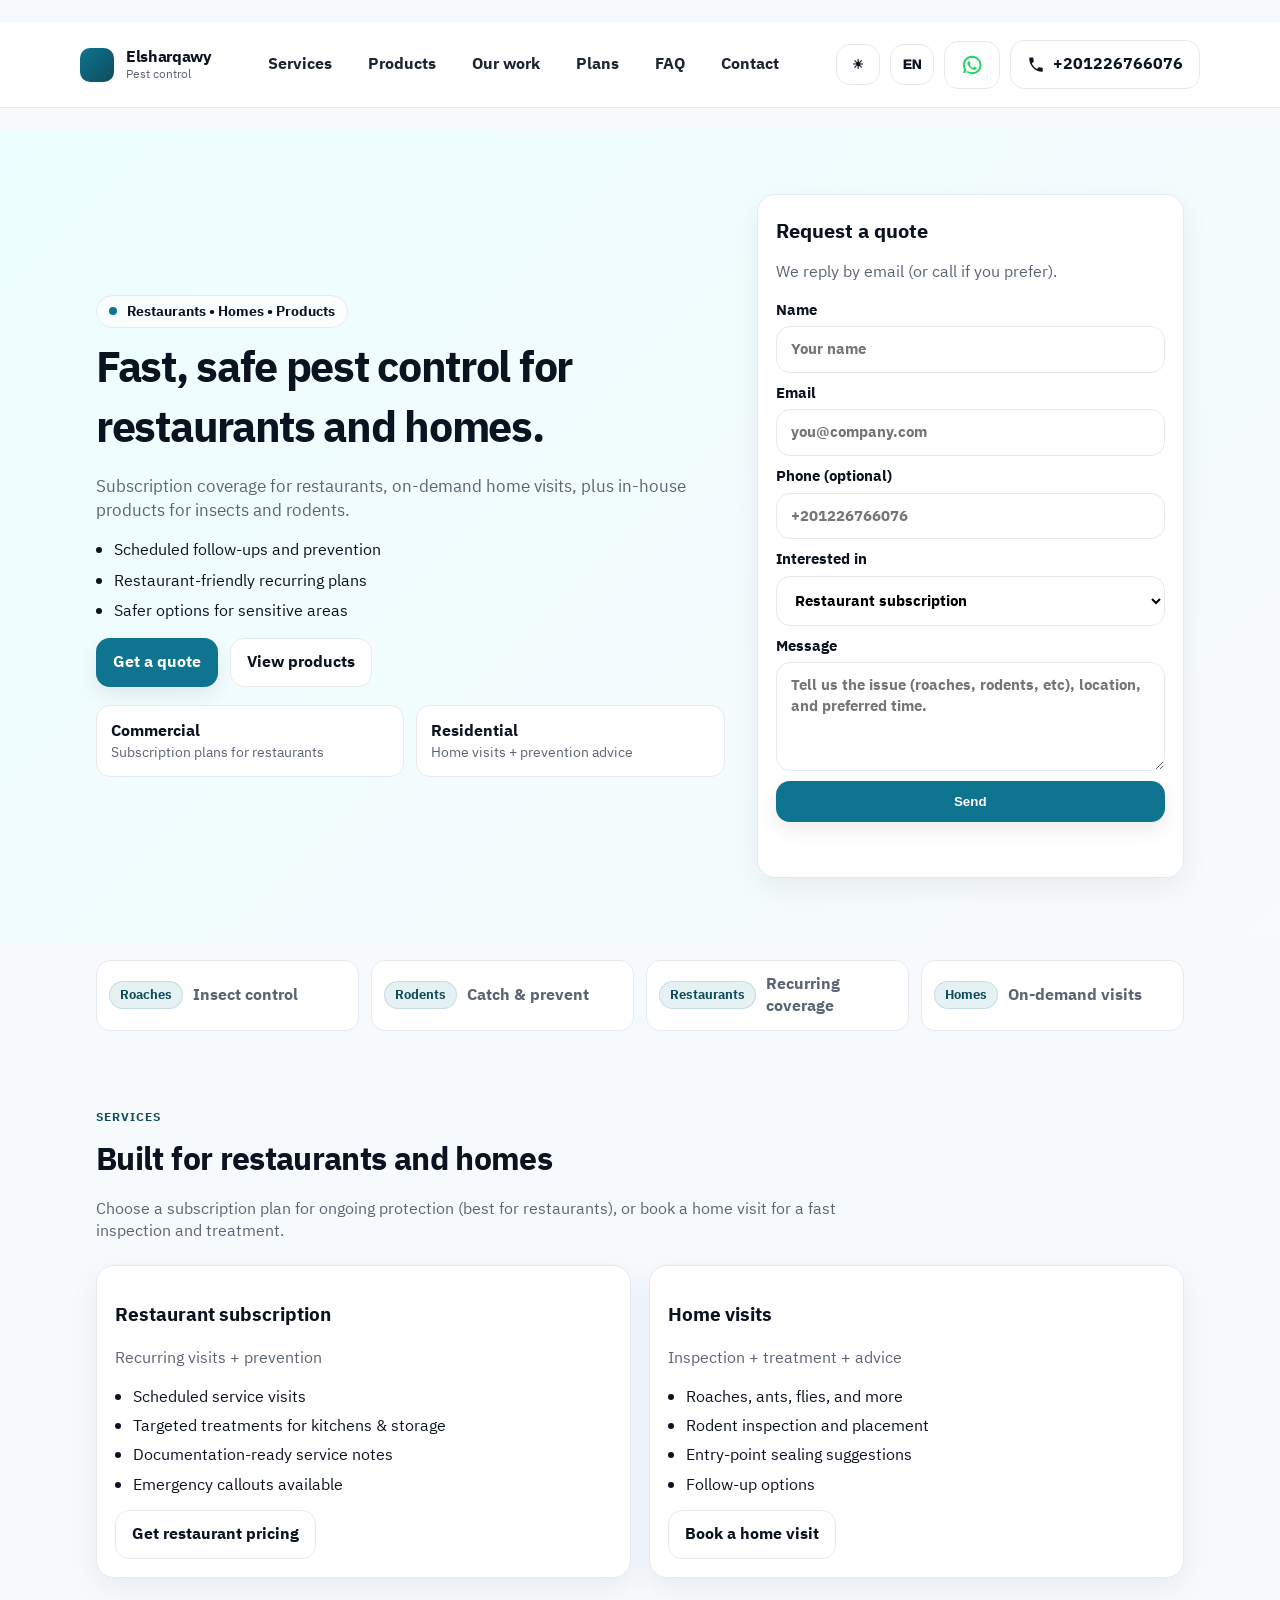
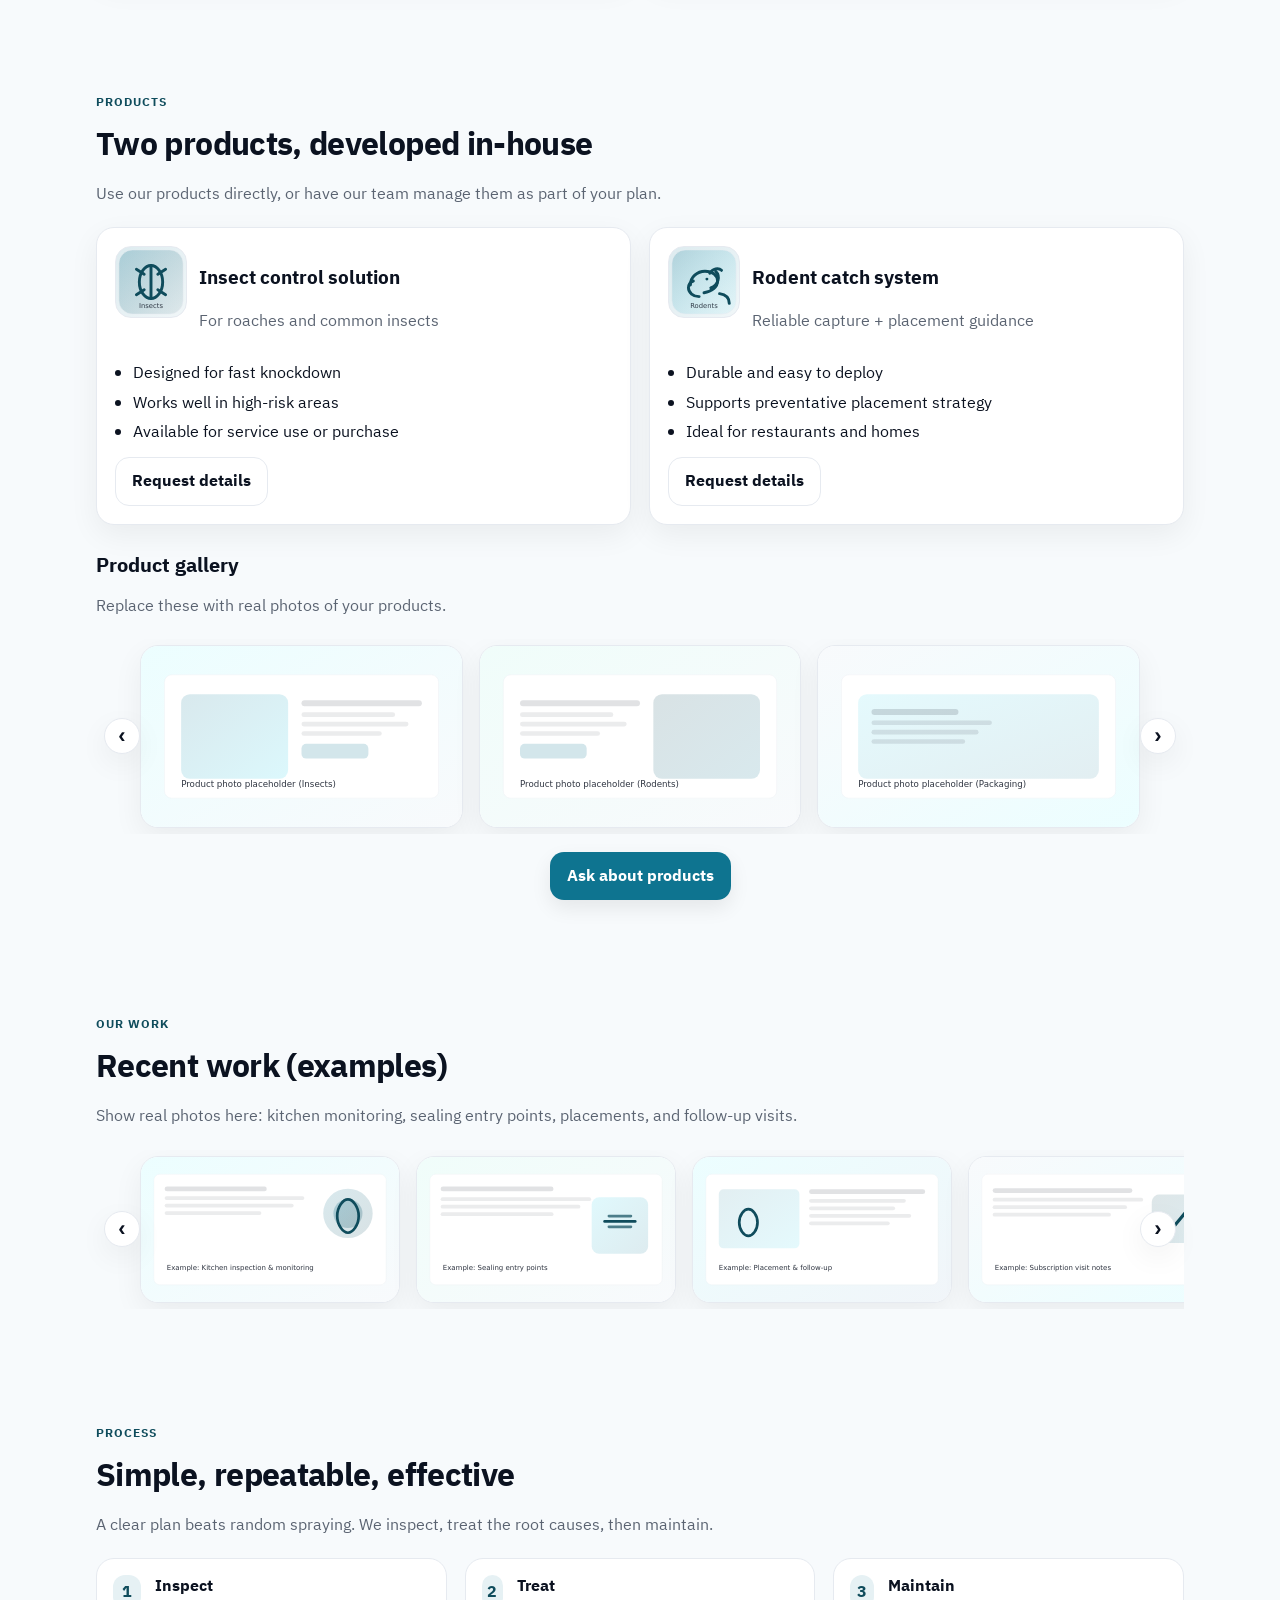
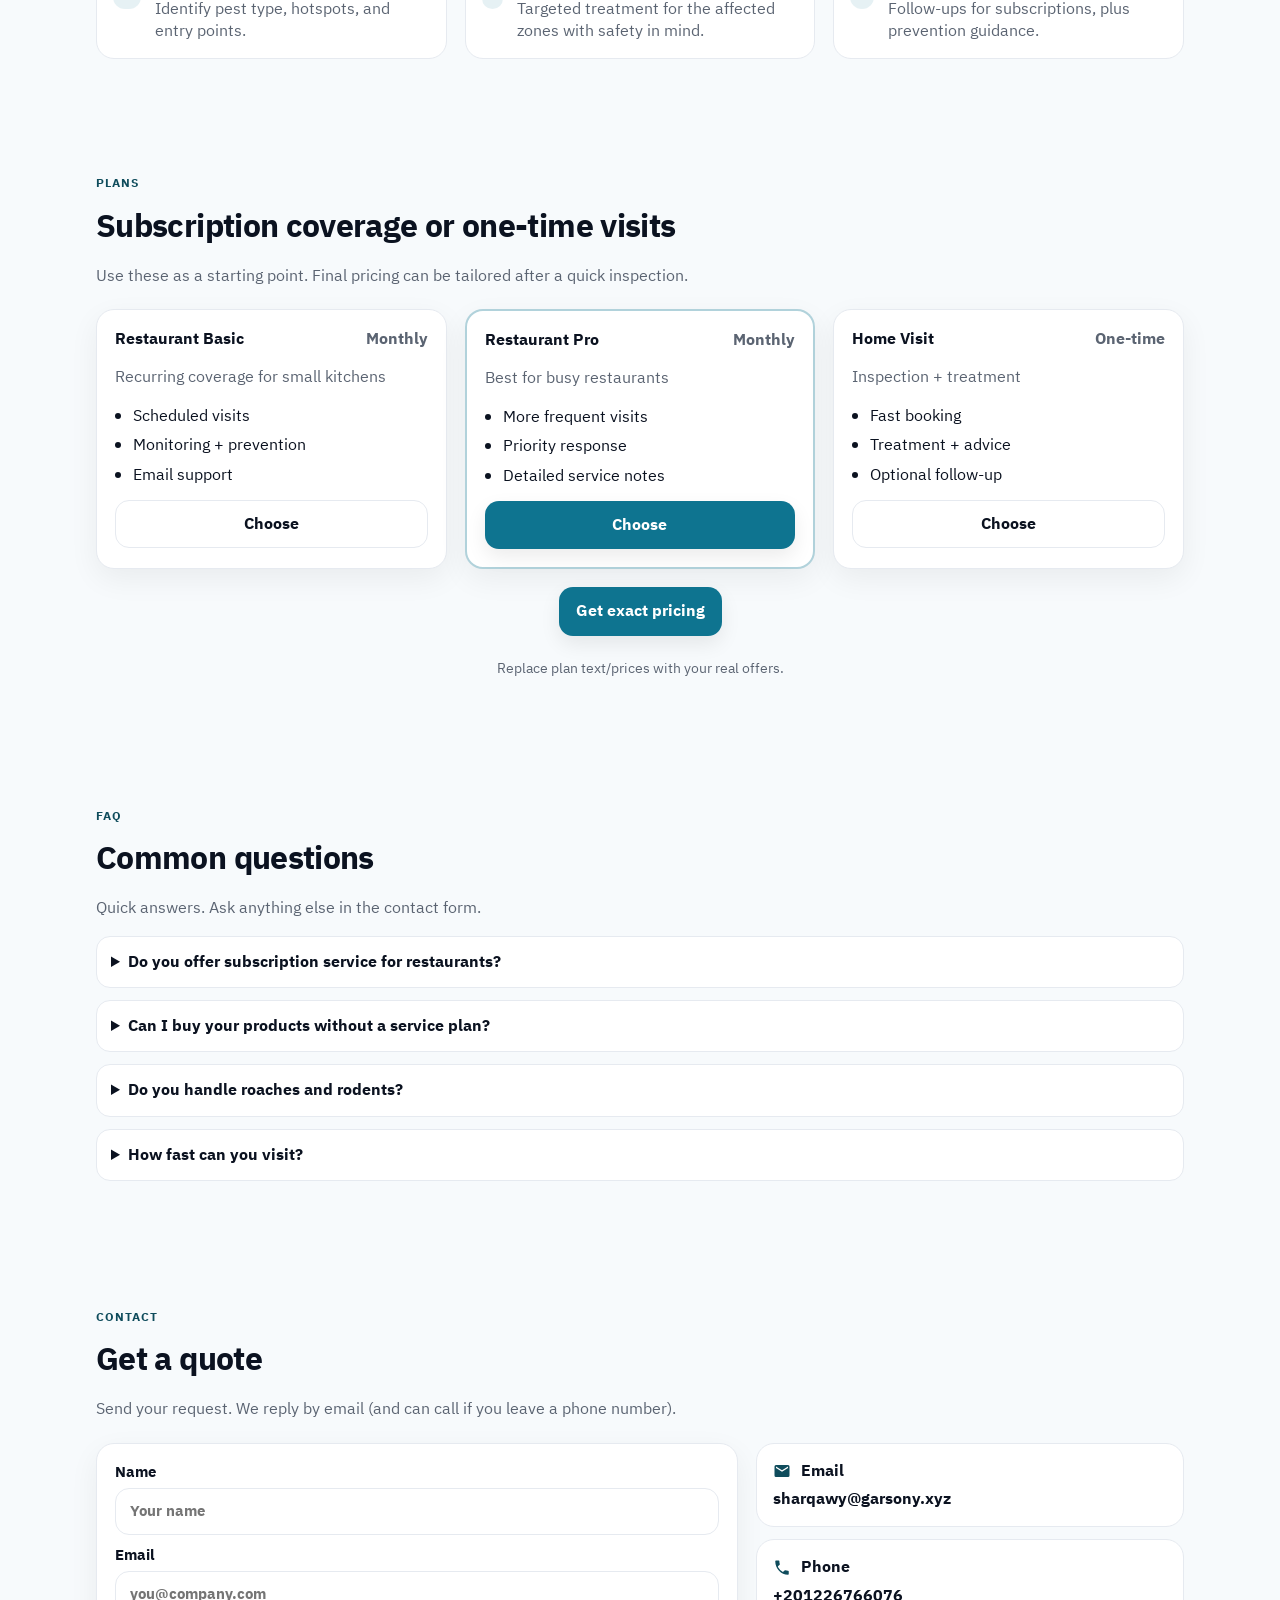
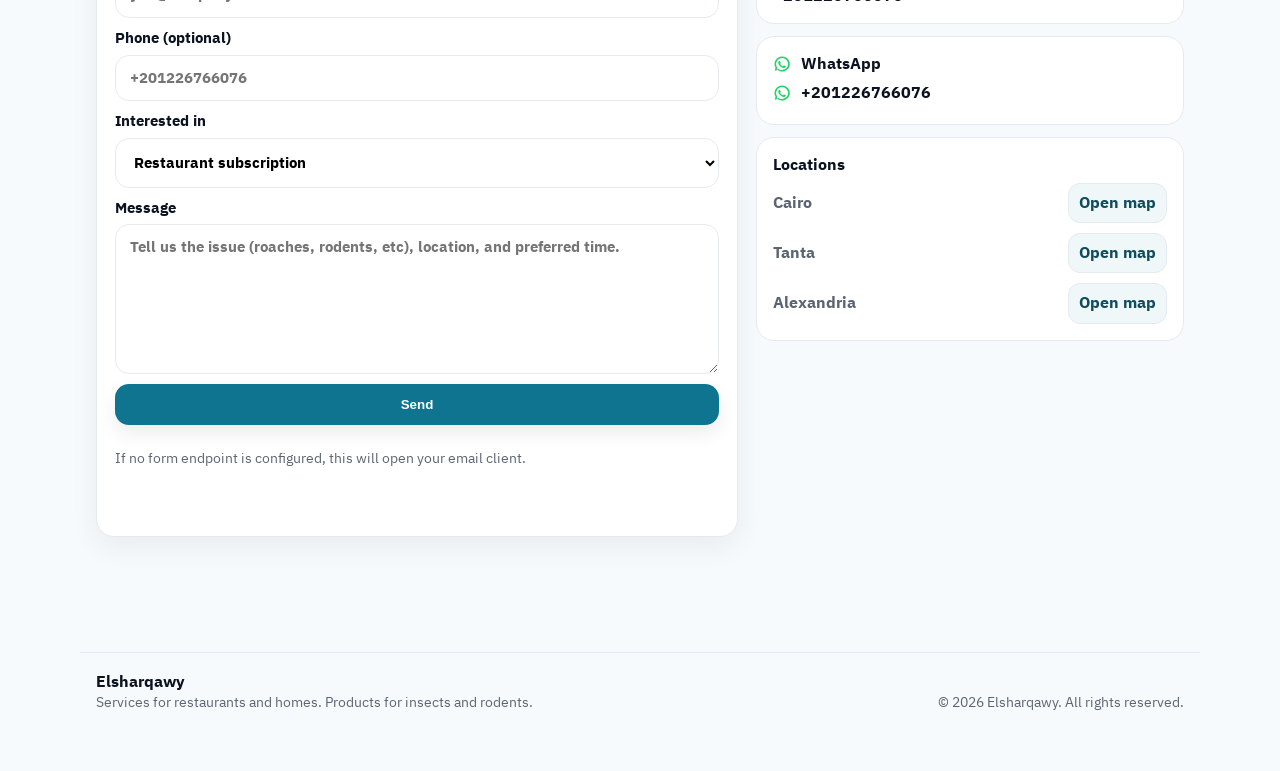
==== pages/elsharqawy/index.html @ 1d40ddaa "Add elsharqawy webpage" ====
<!--
  GENERATED FILE.
  Edit `website/src/*` then run: `node website/build.cjs`
-->
<!doctype html>
<html lang="en" dir="ltr" data-theme="light">
  <head>
  <meta charset="utf-8" />
  <meta name="viewport" content="width=device-width, initial-scale=1" />
  <title>Pest Control — Restaurants & Homes</title>
  <meta
    name="description"
    content="Subscription pest control for restaurants, fast home visits, and in-house products for insects and rodents."
  />

  <link rel="preconnect" href="https://fonts.googleapis.com" />
  <link rel="preconnect" href="https://fonts.gstatic.com" crossorigin />
  <link
    href="https://fonts.googleapis.com/css2?family=IBM+Plex+Sans+Arabic:wght@300;400;500;600;700&family=IBM+Plex+Sans:wght@300;400;500;600;700&display=swap"
    rel="stylesheet"
  />

  <link rel="stylesheet" href="./styles.css" />
</head>


  <body>
    ﻿		<!--
      Customize:
      - Company name/email/phone/address in the header + contact section.
      - Plans/pricing and service area text.
      - Optional: set CONTACT_FORM_ENDPOINT in main.js (Formspree/Getform/etc).
    -->

		<header class="header">
			<div class="container header__inner">
				<a class="brand" href="#top" aria-label="Go to top">
					<span class="brand__mark" aria-hidden="true"></span>
					<span class="brand__text">
						<span class="brand__name" data-bind-text="companyName"
							>الشرقاوي</span
						>
						<span class="brand__tag" data-i18n="company_tag">Pest control</span>
					</span>
				</a>

				<nav class="nav" aria-label="Primary navigation">
					<a href="#services" data-i18n="nav_services">Services</a>
					<a href="#products" data-i18n="nav_products">Products</a>
					<a href="#work" data-i18n="nav_work">Our work</a>
					<a href="#plans" data-i18n="nav_plans">Plans</a>
					<a href="#faq" data-i18n="nav_faq">FAQ</a>
					<a href="#contact" data-i18n="nav_contact">Contact</a>
				</nav>

				<div class="header__actions">
					<button
						class="btn btn--ghost header__iconBtn"
						type="button"
						id="themeToggle"
						aria-label="Toggle theme"
						title="Theme"
					>
						<span class="toggle__icon" aria-hidden="true">☀</span>
					</button>
					<button
						class="btn btn--ghost header__iconBtn"
						type="button"
						id="langToggle"
						aria-label="Toggle language"
						title="Language"
					>
						<span class="toggle__icon" aria-hidden="true">EN</span>
					</button>
					<a
						class="btn btn--ghost header__wa"
						data-bind-attr="href:companyWhatsAppHref"
						href="https://wa.me/201226766076"
						target="_blank"
						rel="noopener noreferrer"
						aria-label="WhatsApp"
						title="WhatsApp"
					>
						<svg class="wa" viewBox="0 0 24 24" aria-hidden="true">
							<path
								fill="currentColor"
								d="M12 2a10 10 0 0 0-8.66 15l-1.1 4.02 4.12-1.08A10 10 0 1 0 12 2Zm0 18a8 8 0 0 1-4.1-1.13l-.3-.18-2.45.64.66-2.39-.2-.31A8 8 0 1 1 12 20Zm4.6-5.3c-.25-.12-1.48-.73-1.7-.81-.23-.08-.4-.12-.56.12-.17.25-.65.81-.8.98-.15.17-.3.19-.55.06-.25-.12-1.05-.39-2-1.25-.74-.66-1.23-1.48-1.38-1.73-.15-.25-.02-.38.1-.5.12-.12.25-.3.38-.45.12-.15.17-.25.25-.41.08-.17.04-.31-.02-.43-.06-.12-.56-1.35-.77-1.85-.2-.48-.4-.41-.56-.42h-.48c-.17 0-.43.06-.66.31-.23.25-.87.85-.87 2.07s.89 2.4 1.02 2.56c.12.17 1.75 2.67 4.24 3.74.59.25 1.05.4 1.4.51.59.19 1.12.16 1.54.1.47-.07 1.48-.6 1.69-1.18.21-.58.21-1.08.15-1.18-.06-.1-.23-.17-.48-.29Z"
							/>
						</svg>
					</a>
					<a
						class="btn btn--ghost header__phone"
						data-bind-attr="href:companyTelHref"
						href="tel:+201226766076"
					>
						<svg class="phoneIcon" viewBox="0 0 24 24" aria-hidden="true">
							<path
								fill="currentColor"
								d="M6.62 10.79a15.05 15.05 0 0 0 6.59 6.59l2.2-2.2a1 1 0 0 1 1.01-.24c1.12.37 2.33.57 3.58.57a1 1 0 0 1 1 1V20a1 1 0 0 1-1 1C10.85 21 3 13.15 3 3a1 1 0 0 1 1-1h3.5a1 1 0 0 1 1 1c0 1.25.2 2.46.57 3.58a1 1 0 0 1-.24 1.01l-2.2 2.2Z"
							/>
						</svg>
						<span data-bind-text="companyPhone">+201226766076</span>
					</a>
					<button
						class="header__menuBtn"
						type="button"
						id="menuToggle"
						aria-label="Menu"
						title="Menu"
					>
						<svg class="menuIcon" viewBox="0 0 24 24" aria-hidden="true">
							<path
								fill="currentColor"
								d="M4 7h16a1 1 0 0 0 0-2H4a1 1 0 0 0 0 2Zm16 4H4a1 1 0 0 0 0 2h16a1 1 0 0 0 0-2Zm0 6H4a1 1 0 0 0 0 2h16a1 1 0 0 0 0-2Z"
							/>
						</svg>
						<span class="menuLabel">Menu</span>
					</button>
				</div>
			</div>
		</header>

    ﻿		<div class="mobileMenu" id="mobileMenu" aria-hidden="true">
			<div class="mobileMenu__overlay" data-menu-close></div>
			<aside
				class="mobileMenu__panel"
				role="dialog"
				aria-modal="true"
				aria-label="Menu"
			>
				<div class="mobileMenu__top">
					<div class="mobileMenu__brand">
						<div class="mobileMenu__title" data-bind-text="companyName">
							الشرقاوي
						</div>
						<div class="mobileMenu__sub" data-i18n="company_tag">
							Pest control
						</div>
					</div>
					<button
						class="btn btn--ghost header__iconBtn"
						type="button"
						data-menu-close
						aria-label="Close"
						title="Close"
					>
						<span class="toggle__icon" aria-hidden="true">×</span>
					</button>
				</div>
				<nav class="mobileMenu__nav" aria-label="Mobile navigation">
					<a href="#services" data-i18n="nav_services">Services</a>
					<a href="#products" data-i18n="nav_products">Products</a>
					<a href="#work" data-i18n="nav_work">Our work</a>
					<a href="#plans" data-i18n="nav_plans">Plans</a>
					<a href="#faq" data-i18n="nav_faq">FAQ</a>
					<a href="#contact" data-i18n="nav_contact">Contact</a>
				</nav>
				<div class="mobileMenu__actions">
					<a
						class="btn btn--ghost btn--full"
						data-bind-attr="href:companyWhatsAppHref"
						href="https://wa.me/201226766076"
						target="_blank"
						rel="noopener noreferrer"
					>
						<svg
							class="sideIcon sideIcon--wa"
							viewBox="0 0 24 24"
							aria-hidden="true"
						>
							<path
								fill="currentColor"
								d="M12 2a10 10 0 0 0-8.66 15l-1.1 4.02 4.12-1.08A10 10 0 1 0 12 2Zm0 18a8 8 0 0 1-4.1-1.13l-.3-.18-2.45.64.66-2.39-.2-.31A8 8 0 1 1 12 20Zm4.6-5.3c-.25-.12-1.48-.73-1.7-.81-.23-.08-.4-.12-.56.12-.17.25-.65.81-.8.98-.15.17-.3.19-.55.06-.25-.12-1.05-.39-2-1.25-.74-.66-1.23-1.48-1.38-1.73-.15-.25-.02-.38.1-.5.12-.12.25-.3.38-.45.12-.15.17-.25.25-.41.08-.17.04-.31-.02-.43-.06-.12-.56-1.35-.77-1.85-.2-.48-.4-.41-.56-.42h-.48c-.17 0-.43.06-.66.31-.23.25-.87.85-.87 2.07s.89 2.4 1.02 2.56c.12.17 1.75 2.67 4.24 3.74.59.25 1.05.4 1.4.51.59.19 1.12.16 1.54.1.47-.07 1.48-.6 1.69-1.18.21-.58.21-1.08.15-1.18-.06-.1-.23-.17-.48-.29Z"
							/>
						</svg>
						<span data-i18n="side_whatsapp">WhatsApp</span>
					</a>
					<a
						class="btn btn--ghost btn--full"
						data-bind-attr="href:companyTelHref"
						href="tel:+201226766076"
					>
						<svg class="sideIcon" viewBox="0 0 24 24" aria-hidden="true">
							<path
								fill="currentColor"
								d="M6.62 10.79a15.05 15.05 0 0 0 6.59 6.59l2.2-2.2a1 1 0 0 1 1.01-.24c1.12.37 2.33.57 3.58.57a1 1 0 0 1 1 1V20a1 1 0 0 1-1 1C10.85 21 3 13.15 3 3a1 1 0 0 1 1-1h3.5a1 1 0 0 1 1 1c0 1.25.2 2.46.57 3.58a1 1 0 0 1-.24 1.01l-2.2 2.2Z"
							/>
						</svg>
						<span data-bind-text="companyPhone">+201226766076</span>
					</a>
					<a
						class="btn btn--ghost btn--full"
						data-bind-attr="href:companyMailtoHref"
						href="mailto:sharqawy@garsony.xyz"
					>
						<svg class="sideIcon" viewBox="0 0 24 24" aria-hidden="true">
							<path
								fill="currentColor"
								d="M20 4H4a2 2 0 0 0-2 2v12a2 2 0 0 0 2 2h16a2 2 0 0 0 2-2V6a2 2 0 0 0-2-2Zm0 4-8 5L4 8V6l8 5 8-5v2Z"
							/>
						</svg>
						<span data-bind-text="companyEmail">sharqawy@garsony.xyz</span>
					</a>
				</div>
			</aside>
		</div>


    ﻿		<main id="top">
			<section class="hero" aria-label="Hero">
				<div class="container hero__grid">
					<div class="hero__copy">
						<div class="pill">
							<span class="pill__dot" aria-hidden="true"></span>
							<span data-i18n="hero_pill">Restaurants • Homes • Products</span>
						</div>

						<h1 data-i18n="hero_title">
							Fast, safe pest control for restaurants and homes.
						</h1>
						<p class="lead" data-i18n="hero_lead">
							Subscription coverage for restaurants, on-demand home visits, plus
							in-house products for insects and rodents.
						</p>

						<ul class="checks">
							<li data-i18n="hero_check_1">
								Scheduled follow-ups and prevention
							</li>
							<li data-i18n="hero_check_2">
								Restaurant-friendly recurring plans
							</li>
							<li data-i18n="hero_check_3">
								Safer options for sensitive areas
							</li>
						</ul>

						<div class="hero__actions">
							<a class="btn btn--primary" href="#contact" data-i18n="cta_quote"
								>Get a quote</a
							>
							<a
								class="btn btn--ghost"
								href="#products"
								data-i18n="cta_products"
								>View products</a
							>
						</div>

						<div class="hero__meta" aria-label="Service highlights">
							<div class="meta-card">
								<div class="meta-card__title" data-i18n="meta_commercial_title">
									Commercial
								</div>
								<div class="meta-card__text" data-i18n="meta_commercial_text">
									Subscription plans for restaurants
								</div>
							</div>
							<div class="meta-card">
								<div class="meta-card__title" data-i18n="meta_res_title">
									Residential
								</div>
								<div class="meta-card__text" data-i18n="meta_res_text">
									Home visits + prevention advice
								</div>
							</div>
						</div>
					</div>

					<aside class="card hero__card" aria-label="Quote form">
						<h2 class="h3" data-i18n="form_title">Request a quote</h2>
						<p class="muted" data-i18n="form_subtitle">
							We reply by email (or call if you prefer).
						</p>

						<form id="quoteForm" class="form">
							<label class="label">
								<span data-i18n="field_name">Name</span>
								<input
									name="name"
									required
									data-i18n-attr="placeholder:ph_name"
									placeholder="Your name"
								/>
							</label>
							<label class="label">
								<span data-i18n="field_email">Email</span>
								<input
									name="email"
									type="email"
									required
									data-i18n-attr="placeholder:ph_email"
									placeholder="you@company.com"
								/>
							</label>
							<label class="label">
								<span data-i18n="field_phone">Phone (optional)</span>
								<input
									name="phone"
									type="tel"
									data-i18n-attr="placeholder:ph_phone"
									placeholder="+201226766076"
								/>
							</label>
							<label class="label">
								<span data-i18n="field_interest">Interested in</span>
								<select name="interest" required>
									<option value="restaurant" data-i18n="opt_restaurant">
										Restaurant subscription
									</option>
									<option value="home" data-i18n="opt_home">Home visit</option>
									<option value="product" data-i18n="opt_product">
										Products
									</option>
								</select>
							</label>
							<label class="label">
								<span data-i18n="field_message">Message</span>
								<textarea
									name="message"
									rows="4"
									required
									data-i18n-attr="placeholder:ph_message"
									placeholder="Tell us the issue (roaches, rodents, etc), location, and preferred time."
								></textarea>
							</label>

							<button
								class="btn btn--primary btn--full"
								type="submit"
								data-i18n="cta_send"
							>
								Send
							</button>
							<p
								id="formStatus"
								class="tiny muted"
								role="status"
								aria-live="polite"
							></p>
						</form>
					</aside>
				</div>
			</section>

			<section class="trust" aria-label="What we cover">
				<div class="container trust__grid">
					<div class="trust-item">
						<span class="badge" data-i18n="trust_badge_roaches">Roaches</span
						><span data-i18n="trust_insects">Insect control</span>
					</div>
					<div class="trust-item">
						<span class="badge" data-i18n="trust_badge_rodents">Rodents</span
						><span data-i18n="trust_rodents">Catch &amp; prevent</span>
					</div>
					<div class="trust-item">
						<span class="badge" data-i18n="trust_badge_restaurants"
							>Restaurants</span
						><span data-i18n="trust_recurring">Recurring coverage</span>
					</div>
					<div class="trust-item">
						<span class="badge" data-i18n="trust_badge_homes">Homes</span
						><span data-i18n="trust_ondemand">On-demand visits</span>
					</div>
				</div>
			</section>

			<section id="services" class="section">
				<div class="container">
					<div class="section-head">
						<div class="eyebrow" data-i18n="services_eyebrow">Services</div>
						<h2 data-i18n="services_title">Built for restaurants and homes</h2>
						<p class="muted" data-i18n="services_text">
							Choose a subscription plan for ongoing protection (best for
							restaurants), or book a home visit for a fast inspection and
							treatment.
						</p>
					</div>

					<div class="grid grid--2">
						<div class="card">
							<h3 data-i18n="svc_rest_title">Restaurant subscription</h3>
							<p class="muted" data-i18n="svc_rest_sub">
								Recurring visits + prevention
							</p>
							<ul class="bullets">
								<li data-i18n="svc_rest_b1">Scheduled service visits</li>
								<li data-i18n="svc_rest_b2">
									Targeted treatments for kitchens &amp; storage
								</li>
								<li data-i18n="svc_rest_b3">
									Documentation-ready service notes
								</li>
								<li data-i18n="svc_rest_b4">Emergency callouts available</li>
							</ul>
							<a class="btn btn--ghost" href="#contact" data-i18n="svc_rest_cta"
								>Get restaurant pricing</a
							>
						</div>

						<div class="card">
							<h3 data-i18n="svc_home_title">Home visits</h3>
							<p class="muted" data-i18n="svc_home_sub">
								Inspection + treatment + advice
							</p>
							<ul class="bullets">
								<li data-i18n="svc_home_b1">Roaches, ants, flies, and more</li>
								<li data-i18n="svc_home_b2">Rodent inspection and placement</li>
								<li data-i18n="svc_home_b3">Entry-point sealing suggestions</li>
								<li data-i18n="svc_home_b4">Follow-up options</li>
							</ul>
							<a class="btn btn--ghost" href="#contact" data-i18n="svc_home_cta"
								>Book a home visit</a
							>
						</div>
					</div>
				</div>
			</section>

			<section id="products" class="section section--alt">
				<div class="container">
					<div class="section-head">
						<div class="eyebrow" data-i18n="products_eyebrow">Products</div>
						<h2 data-i18n="products_title">Two products, developed in-house</h2>
						<p class="muted" data-i18n="products_text">
							Use our products directly, or have our team manage them as part of
							your plan.
						</p>
					</div>

					<div class="grid grid--2">
						<div class="card">
							<div class="product-top">
								<img
									class="product-img"
									src="./assets/product-insect.svg"
									alt=""
									width="72"
									height="72"
									loading="lazy"
								/>
								<div>
									<h3 data-i18n="prod_insect_title">Insect control solution</h3>
									<p class="muted" data-i18n="prod_insect_sub">
										For roaches and common insects
									</p>
								</div>
							</div>
							<ul class="bullets">
								<li data-i18n="prod_insect_b1">Designed for fast knockdown</li>
								<li data-i18n="prod_insect_b2">
									Works well in high-risk areas
								</li>
								<li data-i18n="prod_insect_b3">
									Available for service use or purchase
								</li>
							</ul>
							<a
								class="btn btn--ghost"
								href="#contact"
								data-i18n="cta_request_details"
								>Request details</a
							>
						</div>

						<div class="card">
							<div class="product-top">
								<img
									class="product-img"
									src="./assets/product-rodent.svg"
									alt=""
									width="72"
									height="72"
									loading="lazy"
								/>
								<div>
									<h3 data-i18n="prod_rodent_title">Rodent catch system</h3>
									<p class="muted" data-i18n="prod_rodent_sub">
										Reliable capture + placement guidance
									</p>
								</div>
							</div>
							<ul class="bullets">
								<li data-i18n="prod_rodent_b1">Durable and easy to deploy</li>
								<li data-i18n="prod_rodent_b2">
									Supports preventative placement strategy
								</li>
								<li data-i18n="prod_rodent_b3">
									Ideal for restaurants and homes
								</li>
							</ul>
							<a
								class="btn btn--ghost"
								href="#contact"
								data-i18n="cta_request_details"
								>Request details</a
							>
						</div>
					</div>

					<div class="section-head" style="margin-top: 26px">
						<h3 class="h3" data-i18n="products_gallery_title">
							Product gallery
						</h3>
						<p class="muted" data-i18n="products_gallery_text">
							Replace these with real photos of your products.
						</p>
					</div>
					<div class="carousel" data-carousel>
						<button
							class="carousel__btn"
							type="button"
							data-carousel-prev
							aria-label="Previous"
						>
							‹
						</button>
						<div class="carousel__track" data-carousel-track>
							<img
								src="./assets/product-1.svg"
								alt=""
								width="960"
								height="540"
								loading="lazy"
							/>
							<img
								src="./assets/product-2.svg"
								alt=""
								width="960"
								height="540"
								loading="lazy"
							/>
							<img
								src="./assets/product-3.svg"
								alt=""
								width="960"
								height="540"
								loading="lazy"
							/>
						</div>
						<button
							class="carousel__btn"
							type="button"
							data-carousel-next
							aria-label="Next"
						>
							›
						</button>
					</div>

					<div class="center">
						<a
							class="btn btn--primary"
							href="#contact"
							data-i18n="cta_ask_products"
							>Ask about products</a
						>
					</div>
				</div>
			</section>

			<section id="work" class="section" aria-label="Our work">
				<div class="container">
					<div class="section-head">
						<div class="eyebrow" data-i18n="work_eyebrow">Our work</div>
						<h2 data-i18n="work_title">Recent work (examples)</h2>
						<p class="muted" data-i18n="work_text">
							Show real photos here: kitchen monitoring, sealing entry points,
							placements, and follow-up visits.
						</p>
					</div>

					<div class="carousel" data-carousel>
						<button
							class="carousel__btn"
							type="button"
							data-carousel-prev
							aria-label="Previous"
						>
							‹
						</button>
						<div class="carousel__track" data-carousel-track>
							<img
								src="./assets/work-1.svg"
								alt=""
								width="960"
								height="540"
								loading="lazy"
							/>
							<img
								src="./assets/work-2.svg"
								alt=""
								width="960"
								height="540"
								loading="lazy"
							/>
							<img
								src="./assets/work-3.svg"
								alt=""
								width="960"
								height="540"
								loading="lazy"
							/>
							<img
								src="./assets/work-4.svg"
								alt=""
								width="960"
								height="540"
								loading="lazy"
							/>
						</div>
						<button
							class="carousel__btn"
							type="button"
							data-carousel-next
							aria-label="Next"
						>
							›
						</button>
					</div>
				</div>
			</section>

			<section class="section">
				<div class="container">
					<div class="section-head">
						<div class="eyebrow" data-i18n="process_eyebrow">Process</div>
						<h2 data-i18n="process_title">Simple, repeatable, effective</h2>
						<p class="muted" data-i18n="process_text">
							A clear plan beats random spraying. We inspect, treat the root
							causes, then maintain.
						</p>
					</div>

					<div class="grid grid--3">
						<div class="step">
							<div class="step__n">1</div>
							<div>
								<div class="step__title" data-i18n="step_1_title">Inspect</div>
								<div class="muted" data-i18n="step_1_text">
									Identify pest type, hotspots, and entry points.
								</div>
							</div>
						</div>
						<div class="step">
							<div class="step__n">2</div>
							<div>
								<div class="step__title" data-i18n="step_2_title">Treat</div>
								<div class="muted" data-i18n="step_2_text">
									Targeted treatment for the affected zones with safety in mind.
								</div>
							</div>
						</div>
						<div class="step">
							<div class="step__n">3</div>
							<div>
								<div class="step__title" data-i18n="step_3_title">Maintain</div>
								<div class="muted" data-i18n="step_3_text">
									Follow-ups for subscriptions, plus prevention guidance.
								</div>
							</div>
						</div>
					</div>
				</div>
			</section>

			<section id="plans" class="section">
				<div class="container">
					<div class="section-head">
						<div class="eyebrow" data-i18n="plans_eyebrow">Plans</div>
						<h2 data-i18n="plans_title">
							Subscription coverage or one-time visits
						</h2>
						<p class="muted" data-i18n="plans_text">
							Use these as a starting point. Final pricing can be tailored after
							a quick inspection.
						</p>
					</div>

					<div class="grid grid--3">
						<div class="card">
							<div class="plan-top">
								<div class="plan-top__title" data-i18n="plan_1_title">
									Restaurant Basic
								</div>
								<div class="plan-top__price" data-i18n="plan_1_price">
									Monthly
								</div>
							</div>
							<p class="muted" data-i18n="plan_1_sub">
								Recurring coverage for small kitchens
							</p>
							<ul class="bullets">
								<li data-i18n="plan_1_b1">Scheduled visits</li>
								<li data-i18n="plan_1_b2">Monitoring + prevention</li>
								<li data-i18n="plan_1_b3">Email support</li>
							</ul>
							<a
								class="btn btn--ghost btn--full"
								href="#contact"
								data-i18n="cta_choose"
								>Choose</a
							>
						</div>

						<div class="card card--highlight">
							<div class="plan-top">
								<div class="plan-top__title" data-i18n="plan_2_title">
									Restaurant Pro
								</div>
								<div class="plan-top__price" data-i18n="plan_2_price">
									Monthly
								</div>
							</div>
							<p class="muted" data-i18n="plan_2_sub">
								Best for busy restaurants
							</p>
							<ul class="bullets">
								<li data-i18n="plan_2_b1">More frequent visits</li>
								<li data-i18n="plan_2_b2">Priority response</li>
								<li data-i18n="plan_2_b3">Detailed service notes</li>
							</ul>
							<a
								class="btn btn--primary btn--full"
								href="#contact"
								data-i18n="cta_choose"
								>Choose</a
							>
						</div>

						<div class="card">
							<div class="plan-top">
								<div class="plan-top__title" data-i18n="plan_3_title">
									Home Visit
								</div>
								<div class="plan-top__price" data-i18n="plan_3_price">
									One-time
								</div>
							</div>
							<p class="muted" data-i18n="plan_3_sub">Inspection + treatment</p>
							<ul class="bullets">
								<li data-i18n="plan_3_b1">Fast booking</li>
								<li data-i18n="plan_3_b2">Treatment + advice</li>
								<li data-i18n="plan_3_b3">Optional follow-up</li>
							</ul>
							<a
								class="btn btn--ghost btn--full"
								href="#contact"
								data-i18n="cta_choose"
								>Choose</a
							>
						</div>
					</div>

					<div class="center">
						<a
							class="btn btn--primary"
							href="#contact"
							data-i18n="cta_exact_pricing"
							>Get exact pricing</a
						>
						<p class="tiny muted" data-i18n="plans_note">
							Replace plan text/prices with your real offers.
						</p>
					</div>
				</div>
			</section>

			<section id="faq" class="section section--alt">
				<div class="container">
					<div class="section-head">
						<div class="eyebrow" data-i18n="faq_eyebrow">FAQ</div>
						<h2 data-i18n="faq_title">Common questions</h2>
						<p class="muted" data-i18n="faq_text">
							Quick answers. Ask anything else in the contact form.
						</p>
					</div>

					<div class="faq">
						<details>
							<summary data-i18n="faq_q1">
								Do you offer subscription service for restaurants?
							</summary>
							<div class="muted">
								<span data-i18n="faq_a1"
									>Yes. Restaurant service is designed as recurring visits with
									prevention and follow-ups.</span
								>
							</div>
						</details>
						<details>
							<summary data-i18n="faq_q2">
								Can I buy your products without a service plan?
							</summary>
							<div class="muted">
								<span data-i18n="faq_a2"
									>Yes. Request product details and availability through the
									contact form.</span
								>
							</div>
						</details>
						<details>
							<summary data-i18n="faq_q3">
								Do you handle roaches and rodents?
							</summary>
							<div class="muted">
								<span data-i18n="faq_a3"
									>Yes. We cover common insects (including roaches) and rodent
									catch/prevention.</span
								>
							</div>
						</details>
						<details>
							<summary data-i18n="faq_q4">How fast can you visit?</summary>
							<div class="muted">
								<span data-i18n="faq_a4"
									>Depends on area and workload. Submit a request and we’ll
									confirm the earliest slot.</span
								>
							</div>
						</details>
					</div>
				</div>
			</section>

			<section id="contact" class="section">
				<div class="container">
					<div class="section-head">
						<div class="eyebrow" data-i18n="contact_eyebrow">Contact</div>
						<h2 data-i18n="contact_title">Get a quote</h2>
						<p class="muted" data-i18n="contact_text">
							Send your request. We reply by email (and can call if you leave a
							phone number).
						</p>
					</div>

					<div class="contact">
						<div class="card">
							<form id="contactForm" class="form">
								<label class="label">
									<span data-i18n="field_name">Name</span>
									<input
										name="name"
										required
										data-i18n-attr="placeholder:ph_name"
										placeholder="Your name"
									/>
								</label>
								<label class="label">
									<span data-i18n="field_email">Email</span>
									<input
										name="email"
										type="email"
										required
										data-i18n-attr="placeholder:ph_email"
										placeholder="you@company.com"
									/>
								</label>
								<label class="label">
									<span data-i18n="field_phone">Phone (optional)</span>
									<input
										name="phone"
										type="tel"
										data-i18n-attr="placeholder:ph_phone"
										placeholder="+201226766076"
									/>
								</label>
								<label class="label">
									<span data-i18n="field_interest">Interested in</span>
									<select name="interest" required>
										<option value="restaurant" data-i18n="opt_restaurant">
											Restaurant subscription
										</option>
										<option value="home" data-i18n="opt_home">
											Home visit
										</option>
										<option value="product" data-i18n="opt_product">
											Products
										</option>
									</select>
								</label>
								<label class="label">
									<span data-i18n="field_message">Message</span>
									<textarea
										name="message"
										rows="6"
										required
										data-i18n-attr="placeholder:ph_message"
										placeholder="Tell us the issue (roaches, rodents, etc), location, and preferred time."
									></textarea>
								</label>
								<button
									class="btn btn--primary btn--full"
									type="submit"
									data-i18n="cta_send"
								>
									Send
								</button>
								<p class="tiny muted">
									<span data-i18n="contact_note"
										>If no form endpoint is configured, this will open your
										email client.</span
									>
								</p>
								<p
									id="contactStatus"
									class="tiny muted"
									role="status"
									aria-live="polite"
								></p>
							</form>
						</div>

						<aside class="contact__side">
							<div class="side-card">
								<div class="side-card__titleRow">
									<svg
										class="sideTitleIcon"
										viewBox="0 0 24 24"
										aria-hidden="true"
									>
										<path
											fill="currentColor"
											d="M20 4H4a2 2 0 0 0-2 2v12a2 2 0 0 0 2 2h16a2 2 0 0 0 2-2V6a2 2 0 0 0-2-2Zm0 4-8 5L4 8V6l8 5 8-5v2Z"
										/>
									</svg>
									<div class="side-card__title" data-i18n="side_email">
										Email
									</div>
								</div>
								<a
									class="side-card__linkRow"
									data-bind-attr="href:companyMailtoHref"
									href="mailto:sharqawy@garsony.xyz"
									data-bind-text="companyEmail"
								>
									<svg class="sideIcon" viewBox="0 0 24 24" aria-hidden="true">
										<path
											fill="currentColor"
											d="M20 4H4a2 2 0 0 0-2 2v12a2 2 0 0 0 2 2h16a2 2 0 0 0 2-2V6a2 2 0 0 0-2-2Zm0 4-8 5L4 8V6l8 5 8-5v2Z"
										/>
									</svg>
									sharqawy@garsony.xyz
								</a>
							</div>
							<div class="side-card">
								<div class="side-card__titleRow">
									<svg
										class="sideTitleIcon"
										viewBox="0 0 24 24"
										aria-hidden="true"
									>
										<path
											fill="currentColor"
											d="M6.62 10.79a15.05 15.05 0 0 0 6.59 6.59l2.2-2.2a1 1 0 0 1 1.01-.24c1.12.37 2.33.57 3.58.57a1 1 0 0 1 1 1V20a1 1 0 0 1-1 1C10.85 21 3 13.15 3 3a1 1 0 0 1 1-1h3.5a1 1 0 0 1 1 1c0 1.25.2 2.46.57 3.58a1 1 0 0 1-.24 1.01l-2.2 2.2Z"
										/>
									</svg>
									<div class="side-card__title" data-i18n="side_phone">
										Phone
									</div>
								</div>
								<a
									class="side-card__linkRow"
									data-bind-attr="href:companyTelHref"
									href="tel:+201226766076"
									data-bind-text="companyPhone"
								>
									<svg class="sideIcon" viewBox="0 0 24 24" aria-hidden="true">
										<path
											fill="currentColor"
											d="M6.62 10.79a15.05 15.05 0 0 0 6.59 6.59l2.2-2.2a1 1 0 0 1 1.01-.24c1.12.37 2.33.57 3.58.57a1 1 0 0 1 1 1V20a1 1 0 0 1-1 1C10.85 21 3 13.15 3 3a1 1 0 0 1 1-1h3.5a1 1 0 0 1 1 1c0 1.25.2 2.46.57 3.58a1 1 0 0 1-.24 1.01l-2.2 2.2Z"
										/>
									</svg>
									+201226766076
								</a>
							</div>
							<div class="side-card">
								<div class="side-card__titleRow">
									<svg
										class="sideTitleIcon sideTitleIcon--wa"
										viewBox="0 0 24 24"
										aria-hidden="true"
									>
										<path
											fill="currentColor"
											d="M12 2a10 10 0 0 0-8.66 15l-1.1 4.02 4.12-1.08A10 10 0 1 0 12 2Zm0 18a8 8 0 0 1-4.1-1.13l-.3-.18-2.45.64.66-2.39-.2-.31A8 8 0 1 1 12 20Zm4.6-5.3c-.25-.12-1.48-.73-1.7-.81-.23-.08-.4-.12-.56.12-.17.25-.65.81-.8.98-.15.17-.3.19-.55.06-.25-.12-1.05-.39-2-1.25-.74-.66-1.23-1.48-1.38-1.73-.15-.25-.02-.38.1-.5.12-.12.25-.3.38-.45.12-.15.17-.25.25-.41.08-.17.04-.31-.02-.43-.06-.12-.56-1.35-.77-1.85-.2-.48-.4-.41-.56-.42h-.48c-.17 0-.43.06-.66.31-.23.25-.87.85-.87 2.07s.89 2.4 1.02 2.56c.12.17 1.75 2.67 4.24 3.74.59.25 1.05.4 1.4.51.59.19 1.12.16 1.54.1.47-.07 1.48-.6 1.69-1.18.21-.58.21-1.08.15-1.18-.06-.1-.23-.17-.48-.29Z"
										/>
									</svg>
									<div class="side-card__title" data-i18n="side_whatsapp">
										WhatsApp
									</div>
								</div>
								<a
									class="side-card__linkRow"
									data-bind-attr="href:companyWhatsAppHref"
									href="https://wa.me/201226766076"
									target="_blank"
									rel="noopener noreferrer"
								>
									<svg
										class="sideIcon sideIcon--wa"
										viewBox="0 0 24 24"
										aria-hidden="true"
									>
										<path
											fill="currentColor"
											d="M12 2a10 10 0 0 0-8.66 15l-1.1 4.02 4.12-1.08A10 10 0 1 0 12 2Zm0 18a8 8 0 0 1-4.1-1.13l-.3-.18-2.45.64.66-2.39-.2-.31A8 8 0 1 1 12 20Zm4.6-5.3c-.25-.12-1.48-.73-1.7-.81-.23-.08-.4-.12-.56.12-.17.25-.65.81-.8.98-.15.17-.3.19-.55.06-.25-.12-1.05-.39-2-1.25-.74-.66-1.23-1.48-1.38-1.73-.15-.25-.02-.38.1-.5.12-.12.25-.3.38-.45.12-.15.17-.25.25-.41.08-.17.04-.31-.02-.43-.06-.12-.56-1.35-.77-1.85-.2-.48-.4-.41-.56-.42h-.48c-.17 0-.43.06-.66.31-.23.25-.87.85-.87 2.07s.89 2.4 1.02 2.56c.12.17 1.75 2.67 4.24 3.74.59.25 1.05.4 1.4.51.59.19 1.12.16 1.54.1.47-.07 1.48-.6 1.69-1.18.21-.58.21-1.08.15-1.18-.06-.1-.23-.17-.48-.29Z"
										/>
									</svg>
									<span data-bind-text="companyPhone">+201226766076</span>
								</a>
							</div>
							<div class="side-card">
								<div class="side-card__title" data-i18n="side_locations">
									Locations
								</div>
								<div class="locationList">
									<div class="locationRow">
										<span class="side-card__text" data-i18n="city_cairo"
											>Cairo</span
										>
										<a
											class="mapCta"
											href="https://www.google.com/maps/search/?api=1&query=Cairo"
											target="_blank"
											rel="noopener noreferrer"
											data-i18n="cta_open_map"
										>
											<svg
												class="mapIcon"
												viewBox="0 0 24 24"
												aria-hidden="true"
											>
												<path
													fill="currentColor"
													d="M12 2a7 7 0 0 0-7 7c0 5.25 7 13 7 13s7-7.75 7-13a7 7 0 0 0-7-7Zm0 9.5A2.5 2.5 0 1 1 12 6a2.5 2.5 0 0 1 0 5.5Z"
												/>
											</svg>
										</a>
									</div>
									<div class="locationRow">
										<span class="side-card__text" data-i18n="city_tanta"
											>Tanta</span
										>
										<a
											class="mapCta"
											href="https://www.google.com/maps/search/?api=1&query=Tanta"
											target="_blank"
											rel="noopener noreferrer"
											data-i18n="cta_open_map"
										>
											<svg
												class="mapIcon"
												viewBox="0 0 24 24"
												aria-hidden="true"
											>
												<path
													fill="currentColor"
													d="M12 2a7 7 0 0 0-7 7c0 5.25 7 13 7 13s7-7.75 7-13a7 7 0 0 0-7-7Zm0 9.5A2.5 2.5 0 1 1 12 6a2.5 2.5 0 0 1 0 5.5Z"
												/>
											</svg>
										</a>
									</div>
									<div class="locationRow">
										<span class="side-card__text" data-i18n="city_alex"
											>Alexandria</span
										>
										<a
											class="mapCta"
											href="https://www.google.com/maps/search/?api=1&query=Alexandria%2C%20Egypt"
											target="_blank"
											rel="noopener noreferrer"
											data-i18n="cta_open_map"
										>
											<svg
												class="mapIcon"
												viewBox="0 0 24 24"
												aria-hidden="true"
											>
												<path
													fill="currentColor"
													d="M12 2a7 7 0 0 0-7 7c0 5.25 7 13 7 13s7-7.75 7-13a7 7 0 0 0-7-7Zm0 9.5A2.5 2.5 0 1 1 12 6a2.5 2.5 0 0 1 0 5.5Z"
												/>
											</svg>
										</a>
									</div>
								</div>
							</div>
						</aside>
					</div>
				</div>
			</section>
		</main>


    ﻿		<footer class="footer">
			<div class="container footer__inner">
				<div>
					<div class="footer__name" data-bind-text="companyName">الشرقاوي</div>
					<div class="tiny muted" data-i18n="footer_tag">
						Services for restaurants and homes. Products for insects and
						rodents.
					</div>
				</div>
				<div class="tiny muted">
					© <span id="year"></span>
					<span data-bind-text="companyName">الشرقاوي</span>.
					<span data-i18n="footer_rights">All rights reserved.</span>
				</div>
			</div>
		</footer>

    ﻿		<button
			class="toTop"
			id="toTop"
			type="button"
			aria-label="Scroll to top"
			title="Top"
		>
			<svg class="toTop__icon" viewBox="0 0 24 24" aria-hidden="true">
				<path
					fill="currentColor"
					d="M12 4 4.5 11.5l1.4 1.4L11 7.8V20h2V7.8l5.1 5.1 1.4-1.4Z"
				/>
			</svg>
		</button>

    ﻿		<script src="./js/config.js" defer></script>
		<script src="./js/i18n.js" defer></script>
		<script src="./js/theme.js" defer></script>
		<script src="./js/ui.js" defer></script>
		<script src="./js/main.js" defer></script>

  </body>
</html>
---- pages/elsharqawy/styles.css ----
:root {
	--bg: #f7fafc;
	--surface: #ffffff;
	--ink: #0b1220;
	--muted: #5b6472;
	--border: #e6eaf0;
	--primary: #0e7490;
	--primaryDark: #0f4c5c;
	--shadow: 0 10px 30px rgba(0, 0, 0, 0.06);
	--radius: 18px;
	color-scheme: light;
}

:root[data-theme='dark'] {
	--bg: #0b1220;
	--surface: #0f172a;
	--ink: #e5e7eb;
	--muted: #9aa4b2;
	--border: rgba(255, 255, 255, 0.12);
	--primary: #22d3ee;
	--primaryDark: #06b6d4;
	--shadow: 0 18px 50px rgba(0, 0, 0, 0.35);
	color-scheme: dark;
}

* {
	box-sizing: border-box;
}

html,
body {
	margin: 0;
	padding: 0;
	background: var(--bg);
	color: var(--ink);
	font-family:
		'IBM Plex Sans Arabic',
		'IBM Plex Sans',
		ui-sans-serif,
		system-ui,
		-apple-system,
		'Segoe UI',
		Roboto,
		Arial,
		sans-serif;
	line-height: 1.4;
}

html {
	scroll-behavior: smooth;
}

@media (prefers-reduced-motion: reduce) {
	html {
		scroll-behavior: auto;
	}
}

a {
	color: var(--primary);
	text-decoration: none;
}

.container {
	width: 100%;
	max-width: 1120px;
	margin: 0 auto;
	padding: 0 16px;
}

.muted {
	color: var(--muted);
}

.tiny {
	font-size: 0.85rem;
}

.h3 {
	font-size: 1.25rem;
	margin: 0.25rem 0 0.5rem;
}

.header {
	position: sticky;
	top: 0;
	z-index: 20;
	background: rgba(255, 255, 255, 0.93);
	backdrop-filter: blur(10px);
	border-bottom: 1px solid var(--border);
}

:root[data-theme='dark'] .header {
	background: rgba(15, 23, 42, 0.86);
}

.header__inner {
	display: flex;
	align-items: center;
	justify-content: space-between;
	gap: 16px;
	padding: 18px 0;
}

.brand {
	display: flex;
	align-items: center;
	gap: 12px;
	color: var(--ink);
}

.brand__mark {
	width: 34px;
	height: 34px;
	border-radius: 10px;
	background: linear-gradient(135deg, var(--primary), var(--primaryDark));
}

.brand__text {
	display: flex;
	flex-direction: column;
	line-height: 1.1;
}

.brand__name {
	font-weight: 800;
	letter-spacing: -0.02em;
}

.brand__tag {
	font-size: 0.78rem;
	color: var(--muted);
}

.nav {
	display: flex;
	align-items: center;
	gap: 16px;
}

.nav a {
	color: var(--ink);
	font-weight: 650;
	opacity: 0.92;
	padding: 8px 10px;
	border-radius: 10px;
}

.nav a:hover {
	opacity: 1;
	background: rgba(14, 116, 144, 0.08);
}

.menuIcon {
	width: 20px;
	height: 20px;
	display: block;
}

.header__menuBtn {
	display: none;
	align-items: center;
	gap: 10px;
	padding: 10px 8px;
	border: 0;
	background: transparent;
	color: var(--ink);
	font-weight: 900;
	cursor: pointer;
	user-select: none;
}

:root[data-theme='dark'] .header__menuBtn {
	color: var(--ink);
}

.header__menuBtn:hover {
	opacity: 0.85;
}

:root[data-theme='dark'] .header__menuBtn:hover {
	opacity: 0.9;
}

.menuLabel {
	font-size: 0.92rem;
}

.header__actions {
	display: flex;
	align-items: center;
	gap: 10px;
}

.header__wa {
	padding: 6px 12px;
}

.phoneIcon {
	width: 18px;
	height: 18px;
	display: block;
}

.header__iconBtn {
	width: 44px;
	padding: 0;
}

.toggle__icon {
	font-weight: 950;
	width: 22px;
	text-align: center;
	display: inline-block;
}

.wa {
	display: block;
	width: 22px;
	height: 22px;
	color: #25d366;
}

.btn {
	display: inline-flex;
	align-items: center;
	justify-content: center;
	gap: 8px;
	padding: 12px 16px;
	border-radius: 14px;
	font-weight: 800;
	border: 1px solid transparent;
	cursor: pointer;
	user-select: none;
}

.btn--full {
	width: 100%;
}

.btn--primary {
	background: var(--primary);
	color: white;
	box-shadow: 0 8px 20px rgba(0, 0, 0, 0.08);
}

.btn--primary:hover {
	background: var(--primaryDark);
}

.btn--ghost {
	background: var(--surface);
	color: var(--ink);
	border-color: var(--border);
}

.btn--ghost:hover {
	background: #f1f5f9;
}

:root[data-theme='dark'] .btn--ghost:hover {
	background: rgba(255, 255, 255, 0.06);
}

.hero {
	padding: 64px 0;
	background: linear-gradient(135deg, #ecfeff, #f8fafc);
}

:root[data-theme='dark'] .hero {
	background:
		radial-gradient(
			1200px 500px at 10% 10%,
			rgba(34, 211, 238, 0.12),
			transparent 60%
		),
		radial-gradient(
			900px 500px at 90% 20%,
			rgba(14, 116, 144, 0.16),
			transparent 55%
		),
		linear-gradient(135deg, #0b1220, #0b1220);
}

.hero__grid {
	display: grid;
	grid-template-columns: 1.25fr 0.85fr;
	gap: 32px;
	align-items: center;
}

.pill {
	display: inline-flex;
	align-items: center;
	gap: 10px;
	padding: 6px 12px;
	border: 1px solid var(--border);
	border-radius: 999px;
	background: rgba(255, 255, 255, 0.7);
	font-weight: 800;
	font-size: 0.85rem;
}

:root[data-theme='dark'] .pill {
	background: rgba(255, 255, 255, 0.06);
}

.pill__dot {
	width: 8px;
	height: 8px;
	border-radius: 999px;
	background: var(--primary);
}

.hero h1 {
	font-size: 2.7rem;
	letter-spacing: -0.03em;
	margin: 10px 0;
}

.lead {
	font-size: 1.05rem;
	color: var(--muted);
}

.checks {
	padding-left: 18px;
	margin: 16px 0;
}

.checks li {
	margin-bottom: 8px;
}

.hero__actions {
	display: flex;
	flex-wrap: wrap;
	gap: 12px;
}

.hero__meta {
	display: grid;
	grid-template-columns: 1fr 1fr;
	gap: 12px;
	margin-top: 18px;
}

.meta-card {
	padding: 14px;
	border-radius: 14px;
	border: 1px solid var(--border);
	background: var(--surface);
}

.meta-card__title {
	font-weight: 900;
}

.meta-card__text {
	color: var(--muted);
	font-size: 0.9rem;
}

.card {
	padding: 18px;
	border-radius: var(--radius);
	background: var(--surface);
	border: 1px solid var(--border);
	box-shadow: var(--shadow);
}

:root[data-theme='dark'] .card {
	box-shadow: var(--shadow);
}

.trust {
	padding: 18px 0;
}

.trust__grid {
	display: grid;
	grid-template-columns: repeat(4, 1fr);
	gap: 12px;
}

.trust-item {
	display: flex;
	align-items: center;
	gap: 10px;
	padding: 12px;
	border-radius: 14px;
	border: 1px solid var(--border);
	background: var(--surface);
	color: var(--muted);
	font-weight: 650;
}

.badge {
	display: inline-flex;
	padding: 4px 10px;
	border-radius: 999px;
	background: rgba(14, 116, 144, 0.1);
	border: 1px solid rgba(14, 116, 144, 0.16);
	color: var(--primaryDark);
	font-weight: 900;
	font-size: 0.82rem;
}

.section {
	padding: 56px 0;
}

.section--alt {
	background: var(--bg);
}

.section-head {
	max-width: 740px;
}

.section-head h2 {
	font-size: 2rem;
	margin: 10px 0 12px;
	letter-spacing: -0.02em;
}

.eyebrow {
	display: inline-flex;
	color: var(--primaryDark);
	font-weight: 900;
	letter-spacing: 0.08em;
	text-transform: uppercase;
	font-size: 0.78rem;
}

.grid {
	display: grid;
	gap: 18px;
	margin-top: 22px;
}

.grid--2 {
	grid-template-columns: 1fr 1fr;
}

.grid--3 {
	grid-template-columns: repeat(3, 1fr);
}

.bullets {
	padding-left: 18px;
	margin: 14px 0;
}

.bullets li {
	margin-bottom: 7px;
}

.product-top {
	display: flex;
	gap: 12px;
	align-items: flex-start;
}

.product-img {
	width: 72px;
	height: 72px;
	border-radius: 16px;
	border: 1px solid var(--border);
	background: linear-gradient(
		135deg,
		rgba(14, 116, 144, 0.14),
		rgba(14, 116, 144, 0.06)
	);
}

.step {
	display: flex;
	gap: 14px;
	padding: 16px;
	border-radius: var(--radius);
	border: 1px solid var(--border);
	background: var(--surface);
}

.step__n {
	width: 34px;
	height: 34px;
	border-radius: 12px;
	background: rgba(14, 116, 144, 0.1);
	color: var(--primaryDark);
	font-weight: 900;
	display: flex;
	align-items: center;
	justify-content: center;
}

.step__title {
	font-weight: 900;
}

.plan-top {
	display: flex;
	justify-content: space-between;
	align-items: baseline;
}

.plan-top__title {
	font-weight: 900;
}

.plan-top__price {
	color: var(--muted);
	font-weight: 850;
}

.card--highlight {
	border: 2px solid rgba(14, 116, 144, 0.32);
}

.faq details {
	background: var(--surface);
	border: 1px solid var(--border);
	border-radius: 14px;
	padding: 14px;
	margin-bottom: 12px;
}

.faq summary {
	cursor: pointer;
	font-weight: 850;
}

.contact {
	display: grid;
	grid-template-columns: 1.2fr 0.8fr;
	gap: 18px;
	margin-top: 22px;
}

.contact__side {
	display: flex;
	flex-direction: column;
	gap: 12px;
}

.side-card {
	padding: 16px;
	border-radius: var(--radius);
	border: 1px solid var(--border);
	background: var(--surface);
}

.side-card__title {
  font-weight: 900;
  margin-bottom: 6px;
}

.side-card__titleRow {
  display: flex;
  align-items: center;
  gap: 10px;
  margin-bottom: 6px;
}

.sideTitleIcon {
  width: 18px;
  height: 18px;
  display: block;
  color: var(--primaryDark);
}

.sideTitleIcon--wa {
  color: #25d366;
}

.side-card__titleRow .side-card__title {
  margin-bottom: 0;
}

.side-card__link {
  font-weight: 750;
}

.side-card__linkRow {
	display: inline-flex;
	align-items: center;
	gap: 10px;
	font-weight: 750;
	color: var(--ink);
}

.sideIcon {
	width: 18px;
	height: 18px;
	display: block;
	color: var(--primaryDark);
}

.sideIcon--wa {
	color: #25d366;
}

.side-card__text {
	color: var(--muted);
	font-weight: 650;
}

.locationList {
	display: flex;
	flex-direction: column;
	gap: 10px;
	margin-top: 6px;
}

.locationRow {
	display: flex;
	align-items: center;
	justify-content: space-between;
	gap: 12px;
}

.mapCta {
	display: inline-flex;
	align-items: center;
	justify-content: center;
	padding: 8px 10px;
	border-radius: 12px;
	border: 1px solid var(--border);
	background: rgba(14, 116, 144, 0.06);
	color: var(--primaryDark);
	font-weight: 850;
	white-space: nowrap;
}

.mapIcon {
	width: 18px;
	height: 18px;
	display: block;
}

:root[data-theme='dark'] .mapCta {
	background: rgba(34, 211, 238, 0.1);
	color: var(--primary);
}

.mapCta:hover {
	background: rgba(14, 116, 144, 0.1);
}

:root[data-theme='dark'] .mapCta:hover {
	background: rgba(34, 211, 238, 0.14);
}

.form {
	display: flex;
	flex-direction: column;
	gap: 10px;
}

.label {
	display: flex;
	flex-direction: column;
	gap: 6px;
	font-weight: 700;
	font-size: 0.92rem;
}

input,
textarea,
select {
	padding: 12px 14px;
	border-radius: 14px;
	border: 1px solid var(--border);
	background: var(--surface);
	font: inherit;
	outline: none;
}

input:focus,
textarea:focus,
select:focus {
	border-color: rgba(14, 116, 144, 0.42);
	box-shadow: 0 0 0 4px rgba(14, 116, 144, 0.12);
}

:root[data-theme='dark'] input,
:root[data-theme='dark'] textarea,
:root[data-theme='dark'] select {
	background: rgba(255, 255, 255, 0.02);
}

.center {
	display: flex;
	flex-direction: column;
	align-items: center;
	gap: 10px;
	margin-top: 18px;
}

.footer {
	padding: 36px 0;
}

.footer__inner {
	display: flex;
	justify-content: space-between;
	align-items: flex-end;
	gap: 16px;
	border-top: 1px solid var(--border);
	padding-top: 18px;
}

.footer__name {
	font-weight: 900;
}

@media (max-width: 980px) {
	.hero__grid {
		grid-template-columns: 1fr;
	}

	.grid--3 {
		grid-template-columns: 1fr;
	}

	.contact {
		grid-template-columns: 1fr;
	}
}

@media (max-width: 860px) {
	.nav {
		display: none;
	}

	.header__menuBtn {
		display: inline-flex;
	}

	.header__inner {
		padding-left: 12px;
		padding-right: 12px;
	}

	.grid--2 {
		grid-template-columns: 1fr;
	}

	.trust__grid {
		grid-template-columns: repeat(2, 1fr);
	}
}

@media (max-width: 540px) {
	.header__phone {
		display: none;
	}

	.menuLabel {
		display: none;
	}

	.hero h1 {
		font-size: 2.1rem;
	}

	.hero__meta {
		grid-template-columns: 1fr;
	}

	.footer__inner {
		flex-direction: column;
		align-items: flex-start;
	}
}

@media (min-width: 861px) {
	.header__menuBtn {
		display: none;
	}
}

/* Anchor offset for sticky header */
section[id] {
	scroll-margin-top: 96px;
}

/* RTL polish */
[dir='rtl'] .brand__text {
	text-align: right;
}

[dir='rtl'] .checks,
[dir='rtl'] .bullets {
	padding-left: 0;
	padding-right: 18px;
}

[dir='rtl'] .product-top,
[dir='rtl'] .step {
	direction: rtl;
}

/* Carousel */
.carousel {
	position: relative;
	margin-top: 22px;
}

.carousel__track {
	display: grid;
	grid-auto-flow: column;
	grid-auto-columns: minmax(260px, 1fr);
	gap: 16px;
	overflow-x: auto;
	padding: 6px 44px;
	scroll-snap-type: x mandatory;
	scrollbar-width: none;
}

.carousel__track::-webkit-scrollbar {
	display: none;
}

.carousel__track img {
	width: 100%;
	height: auto;
	border-radius: var(--radius);
	border: 1px solid var(--border);
	background: var(--surface);
	box-shadow: var(--shadow);
	scroll-snap-align: center;
}

.carousel__btn {
	position: absolute;
	top: 50%;
	transform: translateY(-50%);
	width: 36px;
	height: 36px;
	border-radius: 999px;
	border: 1px solid var(--border);
	background: var(--surface);
	box-shadow: var(--shadow);
	color: var(--ink);
	font-size: 22px;
	font-weight: 900;
	cursor: pointer;
}

.carousel__btn:hover {
	background: rgba(255, 255, 255, 0.6);
}

:root[data-theme='dark'] .carousel__btn:hover {
	background: rgba(255, 255, 255, 0.06);
}

.carousel__btn[data-carousel-prev] {
	left: 8px;
}

.carousel__btn[data-carousel-next] {
	right: 8px;
}

[dir='rtl'] .carousel__btn[data-carousel-prev] {
	right: 8px;
	left: auto;
}

[dir='rtl'] .carousel__btn[data-carousel-next] {
	left: 8px;
	right: auto;
}

@media (max-width: 540px) {
  .carousel__track {
    padding: 6px 12px;
  }

	.carousel__btn {
		display: none;
	}
}

/* Mobile menu */
.mobileMenu {
	position: fixed;
	inset: 0;
	z-index: 40;
	visibility: hidden;
	opacity: 0;
	pointer-events: none;
	transition:
		opacity 180ms ease,
		visibility 0s linear 180ms;
}

/* Scroll to top */
.toTop {
  position: fixed;
  right: 18px;
  bottom: 18px;
  z-index: 30;
  width: 46px;
  height: 46px;
  border-radius: 999px;
  border: 1px solid var(--border);
  background: var(--surface);
  color: var(--ink);
  box-shadow: var(--shadow);
  display: inline-flex;
  align-items: center;
  justify-content: center;
  cursor: pointer;
  opacity: 0;
  transform: translateY(10px);
  pointer-events: none;
  transition: opacity 180ms ease, transform 180ms ease;
}

.toTop.isVisible {
  opacity: 1;
  transform: translateY(0);
  pointer-events: auto;
}

.toTop:hover {
  background: rgba(14, 116, 144, 0.06);
}

:root[data-theme="dark"] .toTop:hover {
  background: rgba(34, 211, 238, 0.10);
}

.toTop__icon {
  width: 20px;
  height: 20px;
  display: block;
}

[dir="rtl"] .toTop {
  right: auto;
  left: 18px;
}

@media (prefers-reduced-motion: reduce) {
  .toTop {
    transition: none;
  }
}

body.menuOpen {
	overflow: hidden;
}

body.menuOpen .mobileMenu {
	visibility: visible;
	opacity: 1;
	pointer-events: auto;
	transition:
		opacity 180ms ease,
		visibility 0s;
}

.mobileMenu__overlay {
	position: absolute;
	inset: 0;
	background: rgba(0, 0, 0, 0.35);
	opacity: 0;
	transition: opacity 180ms ease;
}

.mobileMenu__panel {
	position: absolute;
	top: 0;
	bottom: 0;
	right: 0;
	width: min(92vw, 360px);
	background: var(--surface);
	border-left: 1px solid var(--border);
	z-index: 1;
	padding: 14px;
	transform: translateX(100%);
	transition: transform 220ms cubic-bezier(0.2, 0.85, 0.2, 1);
	display: flex;
	flex-direction: column;
	gap: 12px;
	will-change: transform;
}

[dir='rtl'] .mobileMenu__panel {
	right: auto;
	left: 0;
	border-left: 0;
	border-right: 1px solid var(--border);
	transform: translateX(-100%);
}

body.menuOpen .mobileMenu__panel {
	transform: translateX(0);
}

body.menuOpen .mobileMenu__overlay {
	opacity: 1;
}

@media (prefers-reduced-motion: reduce) {
	.mobileMenu__panel {
		transition: none;
	}

	.mobileMenu,
	.mobileMenu__overlay {
		transition: none;
	}
}

.mobileMenu__top {
	display: flex;
	align-items: center;
	justify-content: space-between;
	gap: 10px;
	padding-bottom: 10px;
	border-bottom: 1px solid var(--border);
}

.mobileMenu__title {
	font-weight: 900;
	font-size: 1.05rem;
}

.mobileMenu__sub {
	margin-top: 2px;
	font-size: 0.78rem;
	color: var(--muted);
}

.mobileMenu__nav {
	display: flex;
	flex-direction: column;
	gap: 6px;
}

.mobileMenu__nav a {
	padding: 10px 12px;
	border-radius: 12px;
	color: var(--ink);
	font-weight: 800;
	background: rgba(14, 116, 144, 0.06);
	border: 1px solid var(--border);
}

.mobileMenu__actions {
	margin-top: auto;
	display: flex;
	flex-direction: column;
	gap: 10px;
}
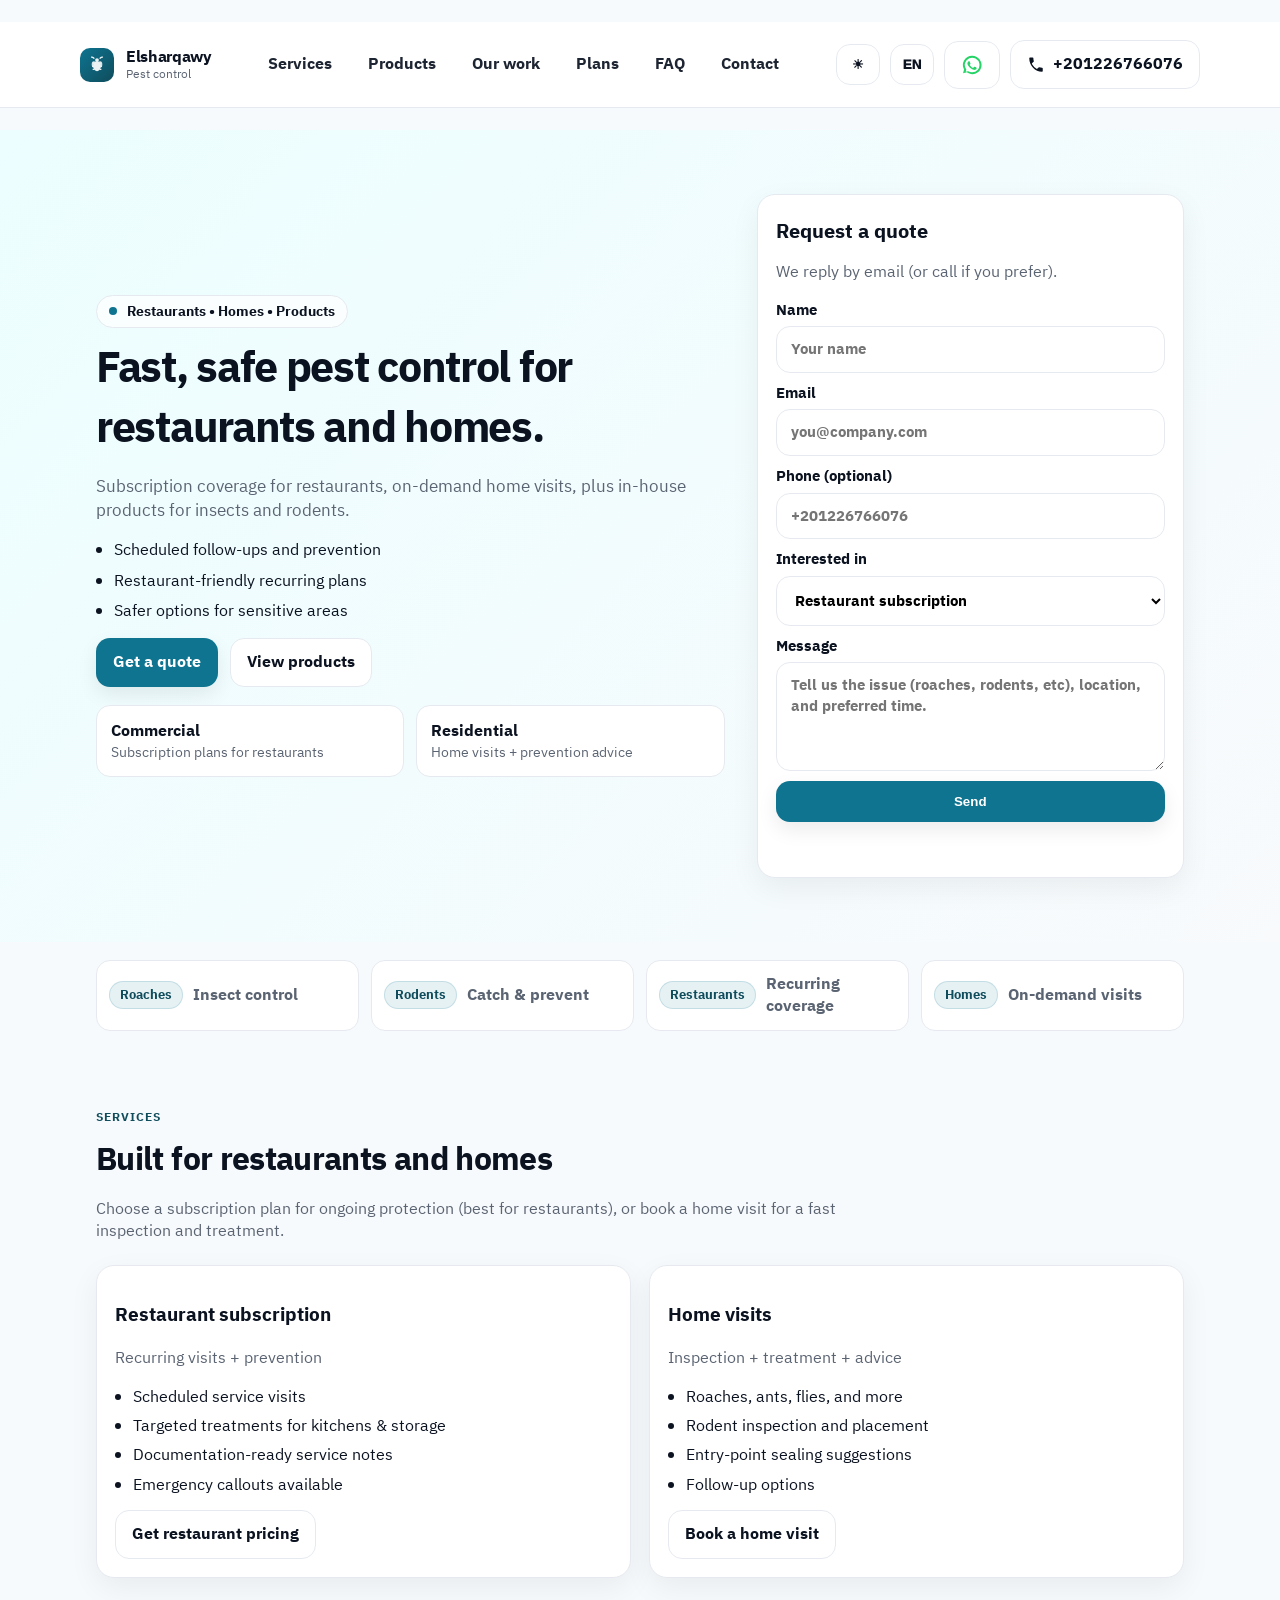
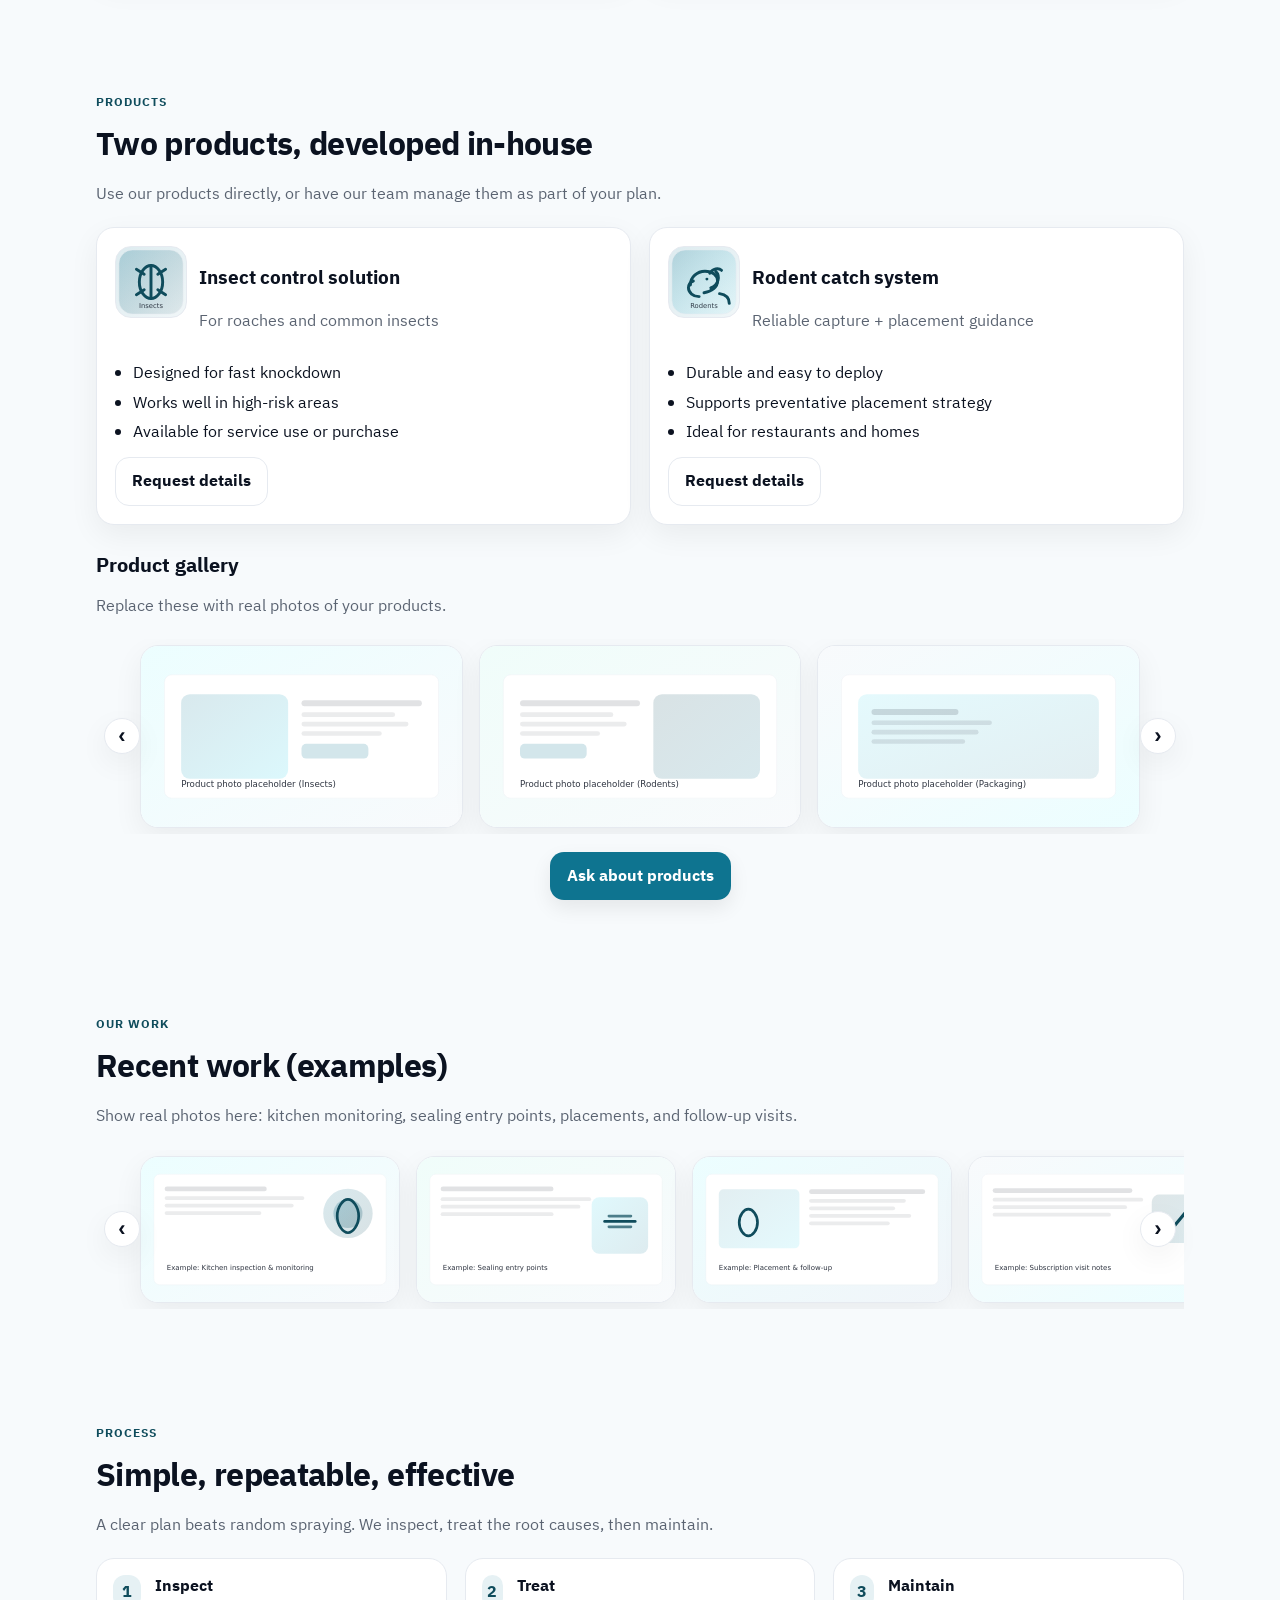
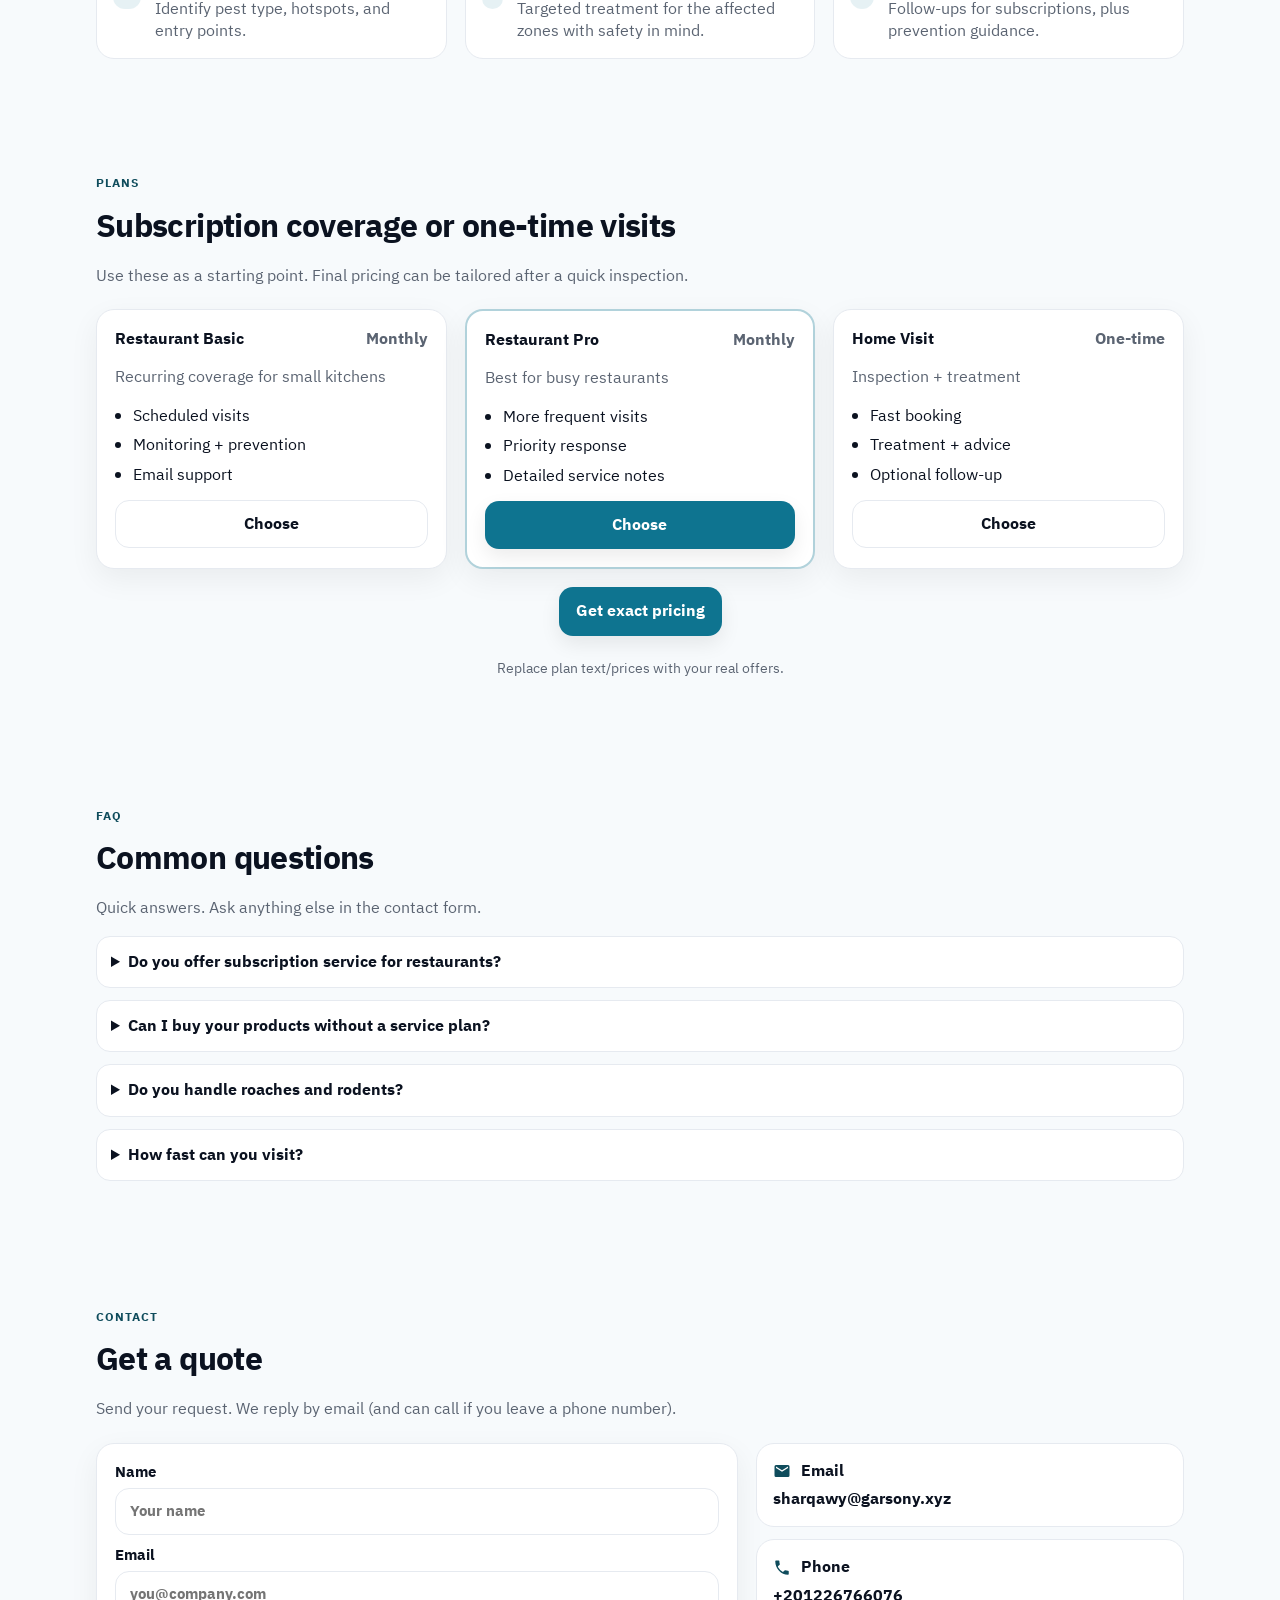
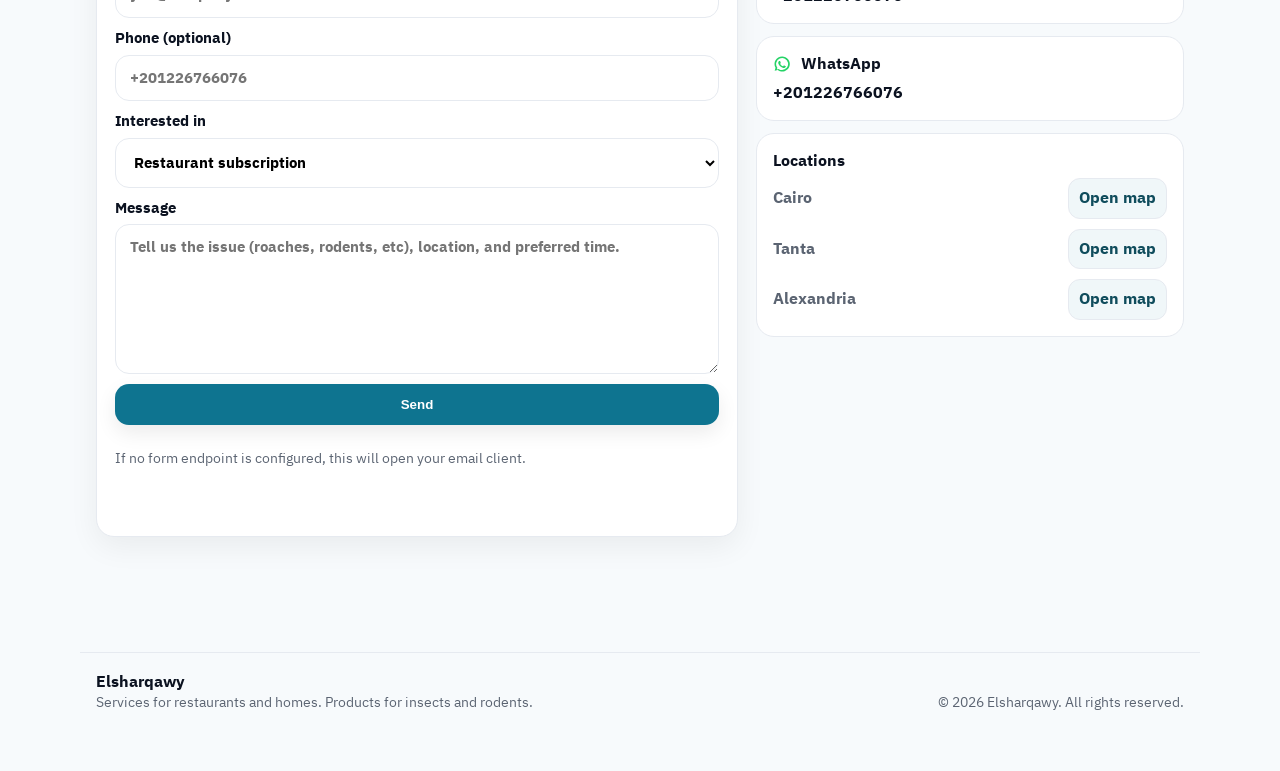
==== commit 31e60161: "feat(elsharqawy): add logo mark and favicon integration Add a new SVG logo mark for the Elsharqawy p" ====
--- a/pages/elsharqawy/index.html
+++ b/pages/elsharqawy/index.html
@@ -20,9 +20,10 @@
     rel="stylesheet"
   />
 
+  <link rel="icon" href="./assets/logo-mark.svg" type="image/svg+xml" />
+
   <link rel="stylesheet" href="./styles.css" />
 </head>
-
 
   <body>
     ﻿		<!--
@@ -37,9 +38,7 @@
 				<a class="brand" href="#top" aria-label="Go to top">
 					<span class="brand__mark" aria-hidden="true"></span>
 					<span class="brand__text">
-						<span class="brand__name" data-bind-text="companyName"
-							>الشرقاوي</span
-						>
+						<span class="brand__name" data-bind-text="companyName">الشرقاوي</span>
 						<span class="brand__tag" data-i18n="company_tag">Pest control</span>
 					</span>
 				</a>
@@ -206,891 +205,825 @@
 		</div>
 
 
-    ﻿		<main id="top">
-			<section class="hero" aria-label="Hero">
-				<div class="container hero__grid">
-					<div class="hero__copy">
-						<div class="pill">
-							<span class="pill__dot" aria-hidden="true"></span>
-							<span data-i18n="hero_pill">Restaurants • Homes • Products</span>
-						</div>
-
-						<h1 data-i18n="hero_title">
-							Fast, safe pest control for restaurants and homes.
-						</h1>
-						<p class="lead" data-i18n="hero_lead">
-							Subscription coverage for restaurants, on-demand home visits, plus
-							in-house products for insects and rodents.
+    ﻿<main id="top">
+	<section class="hero" aria-label="Hero">
+		<div class="container hero__grid">
+			<div class="hero__copy">
+				<div class="pill">
+					<span class="pill__dot" aria-hidden="true"></span>
+					<span data-i18n="hero_pill">Restaurants • Homes • Products</span>
+				</div>
+
+				<h1 data-i18n="hero_title">
+					Fast, safe pest control for restaurants and homes.
+				</h1>
+				<p class="lead" data-i18n="hero_lead">
+					Subscription coverage for restaurants, on-demand home visits, plus
+					in-house products for insects and rodents.
+				</p>
+
+				<ul class="checks">
+					<li data-i18n="hero_check_1">Scheduled follow-ups and prevention</li>
+					<li data-i18n="hero_check_2">Restaurant-friendly recurring plans</li>
+					<li data-i18n="hero_check_3">Safer options for sensitive areas</li>
+				</ul>
+
+				<div class="hero__actions">
+					<a class="btn btn--primary" href="#contact" data-i18n="cta_quote"
+						>Get a quote</a
+					>
+					<a class="btn btn--ghost" href="#products" data-i18n="cta_products"
+						>View products</a
+					>
+				</div>
+
+				<div class="hero__meta" aria-label="Service highlights">
+					<div class="meta-card">
+						<div class="meta-card__title" data-i18n="meta_commercial_title">
+							Commercial
+						</div>
+						<div class="meta-card__text" data-i18n="meta_commercial_text">
+							Subscription plans for restaurants
+						</div>
+					</div>
+					<div class="meta-card">
+						<div class="meta-card__title" data-i18n="meta_res_title">
+							Residential
+						</div>
+						<div class="meta-card__text" data-i18n="meta_res_text">
+							Home visits + prevention advice
+						</div>
+					</div>
+				</div>
+			</div>
+
+			<aside class="card hero__card" aria-label="Quote form">
+				<h2 class="h3" data-i18n="form_title">Request a quote</h2>
+				<p class="muted" data-i18n="form_subtitle">
+					We reply by email (or call if you prefer).
+				</p>
+
+				<form id="quoteForm" class="form">
+					<label class="label">
+						<span data-i18n="field_name">Name</span>
+						<input
+							name="name"
+							required
+							data-i18n-attr="placeholder:ph_name"
+							placeholder="Your name"
+						/>
+					</label>
+					<label class="label">
+						<span data-i18n="field_email">Email</span>
+						<input
+							name="email"
+							type="email"
+							required
+							data-i18n-attr="placeholder:ph_email"
+							placeholder="you@company.com"
+						/>
+					</label>
+					<label class="label">
+						<span data-i18n="field_phone">Phone (optional)</span>
+						<input
+							name="phone"
+							type="tel"
+							data-i18n-attr="placeholder:ph_phone"
+							placeholder="+201226766076"
+						/>
+					</label>
+					<label class="label">
+						<span data-i18n="field_interest">Interested in</span>
+						<select name="interest" required>
+							<option value="restaurant" data-i18n="opt_restaurant">
+								Restaurant subscription
+							</option>
+							<option value="home" data-i18n="opt_home">Home visit</option>
+							<option value="product" data-i18n="opt_product">Products</option>
+						</select>
+					</label>
+					<label class="label">
+						<span data-i18n="field_message">Message</span>
+						<textarea
+							name="message"
+							rows="4"
+							required
+							data-i18n-attr="placeholder:ph_message"
+							placeholder="Tell us the issue (roaches, rodents, etc), location, and preferred time."
+						></textarea>
+					</label>
+
+					<button
+						class="btn btn--primary btn--full"
+						type="submit"
+						data-i18n="cta_send"
+					>
+						Send
+					</button>
+					<p
+						id="formStatus"
+						class="tiny muted"
+						role="status"
+						aria-live="polite"
+					></p>
+				</form>
+			</aside>
+		</div>
+	</section>
+
+	<section class="trust" aria-label="What we cover">
+		<div class="container trust__grid">
+			<div class="trust-item">
+				<span class="badge" data-i18n="trust_badge_roaches">Roaches</span
+				><span data-i18n="trust_insects">Insect control</span>
+			</div>
+			<div class="trust-item">
+				<span class="badge" data-i18n="trust_badge_rodents">Rodents</span
+				><span data-i18n="trust_rodents">Catch &amp; prevent</span>
+			</div>
+			<div class="trust-item">
+				<span class="badge" data-i18n="trust_badge_restaurants"
+					>Restaurants</span
+				><span data-i18n="trust_recurring">Recurring coverage</span>
+			</div>
+			<div class="trust-item">
+				<span class="badge" data-i18n="trust_badge_homes">Homes</span
+				><span data-i18n="trust_ondemand">On-demand visits</span>
+			</div>
+		</div>
+	</section>
+
+	<section id="services" class="section">
+		<div class="container">
+			<div class="section-head">
+				<div class="eyebrow" data-i18n="services_eyebrow">Services</div>
+				<h2 data-i18n="services_title">Built for restaurants and homes</h2>
+				<p class="muted" data-i18n="services_text">
+					Choose a subscription plan for ongoing protection (best for
+					restaurants), or book a home visit for a fast inspection and
+					treatment.
+				</p>
+			</div>
+
+			<div class="grid grid--2">
+				<div class="card">
+					<h3 data-i18n="svc_rest_title">Restaurant subscription</h3>
+					<p class="muted" data-i18n="svc_rest_sub">
+						Recurring visits + prevention
+					</p>
+					<ul class="bullets">
+						<li data-i18n="svc_rest_b1">Scheduled service visits</li>
+						<li data-i18n="svc_rest_b2">
+							Targeted treatments for kitchens &amp; storage
+						</li>
+						<li data-i18n="svc_rest_b3">Documentation-ready service notes</li>
+						<li data-i18n="svc_rest_b4">Emergency callouts available</li>
+					</ul>
+					<a class="btn btn--ghost" href="#contact" data-i18n="svc_rest_cta"
+						>Get restaurant pricing</a
+					>
+				</div>
+
+				<div class="card">
+					<h3 data-i18n="svc_home_title">Home visits</h3>
+					<p class="muted" data-i18n="svc_home_sub">
+						Inspection + treatment + advice
+					</p>
+					<ul class="bullets">
+						<li data-i18n="svc_home_b1">Roaches, ants, flies, and more</li>
+						<li data-i18n="svc_home_b2">Rodent inspection and placement</li>
+						<li data-i18n="svc_home_b3">Entry-point sealing suggestions</li>
+						<li data-i18n="svc_home_b4">Follow-up options</li>
+					</ul>
+					<a class="btn btn--ghost" href="#contact" data-i18n="svc_home_cta"
+						>Book a home visit</a
+					>
+				</div>
+			</div>
+		</div>
+	</section>
+
+	<section id="products" class="section section--alt">
+		<div class="container">
+			<div class="section-head">
+				<div class="eyebrow" data-i18n="products_eyebrow">Products</div>
+				<h2 data-i18n="products_title">Two products, developed in-house</h2>
+				<p class="muted" data-i18n="products_text">
+					Use our products directly, or have our team manage them as part of
+					your plan.
+				</p>
+			</div>
+
+			<div class="grid grid--2">
+				<div class="card">
+					<div class="product-top">
+						<img
+							class="product-img"
+							src="./assets/product-insect.svg"
+							alt=""
+							width="72"
+							height="72"
+							loading="lazy"
+						/>
+						<div>
+							<h3 data-i18n="prod_insect_title">Insect control solution</h3>
+							<p class="muted" data-i18n="prod_insect_sub">
+								For roaches and common insects
+							</p>
+						</div>
+					</div>
+					<ul class="bullets">
+						<li data-i18n="prod_insect_b1">Designed for fast knockdown</li>
+						<li data-i18n="prod_insect_b2">Works well in high-risk areas</li>
+						<li data-i18n="prod_insect_b3">
+							Available for service use or purchase
+						</li>
+					</ul>
+					<a
+						class="btn btn--ghost"
+						href="#contact"
+						data-i18n="cta_request_details"
+						>Request details</a
+					>
+				</div>
+
+				<div class="card">
+					<div class="product-top">
+						<img
+							class="product-img"
+							src="./assets/product-rodent.svg"
+							alt=""
+							width="72"
+							height="72"
+							loading="lazy"
+						/>
+						<div>
+							<h3 data-i18n="prod_rodent_title">Rodent catch system</h3>
+							<p class="muted" data-i18n="prod_rodent_sub">
+								Reliable capture + placement guidance
+							</p>
+						</div>
+					</div>
+					<ul class="bullets">
+						<li data-i18n="prod_rodent_b1">Durable and easy to deploy</li>
+						<li data-i18n="prod_rodent_b2">
+							Supports preventative placement strategy
+						</li>
+						<li data-i18n="prod_rodent_b3">Ideal for restaurants and homes</li>
+					</ul>
+					<a
+						class="btn btn--ghost"
+						href="#contact"
+						data-i18n="cta_request_details"
+						>Request details</a
+					>
+				</div>
+			</div>
+
+			<div class="section-head" style="margin-top: 26px">
+				<h3 class="h3" data-i18n="products_gallery_title">Product gallery</h3>
+				<p class="muted" data-i18n="products_gallery_text">
+					Replace these with real photos of your products.
+				</p>
+			</div>
+			<div class="carousel" data-carousel>
+				<button
+					class="carousel__btn"
+					type="button"
+					data-carousel-prev
+					aria-label="Previous"
+				>
+					‹
+				</button>
+				<div class="carousel__track" data-carousel-track>
+					<img
+						src="./assets/product-1.svg"
+						alt=""
+						width="960"
+						height="540"
+						loading="lazy"
+					/>
+					<img
+						src="./assets/product-2.svg"
+						alt=""
+						width="960"
+						height="540"
+						loading="lazy"
+					/>
+					<img
+						src="./assets/product-3.svg"
+						alt=""
+						width="960"
+						height="540"
+						loading="lazy"
+					/>
+				</div>
+				<button
+					class="carousel__btn"
+					type="button"
+					data-carousel-next
+					aria-label="Next"
+				>
+					›
+				</button>
+			</div>
+
+			<div class="center">
+				<a class="btn btn--primary" href="#contact" data-i18n="cta_ask_products"
+					>Ask about products</a
+				>
+			</div>
+		</div>
+	</section>
+
+	<section id="work" class="section" aria-label="Our work">
+		<div class="container">
+			<div class="section-head">
+				<div class="eyebrow" data-i18n="work_eyebrow">Our work</div>
+				<h2 data-i18n="work_title">Recent work (examples)</h2>
+				<p class="muted" data-i18n="work_text">
+					Show real photos here: kitchen monitoring, sealing entry points,
+					placements, and follow-up visits.
+				</p>
+			</div>
+
+			<div class="carousel" data-carousel>
+				<button
+					class="carousel__btn"
+					type="button"
+					data-carousel-prev
+					aria-label="Previous"
+				>
+					‹
+				</button>
+				<div class="carousel__track" data-carousel-track>
+					<img
+						src="./assets/work-1.svg"
+						alt=""
+						width="960"
+						height="540"
+						loading="lazy"
+					/>
+					<img
+						src="./assets/work-2.svg"
+						alt=""
+						width="960"
+						height="540"
+						loading="lazy"
+					/>
+					<img
+						src="./assets/work-3.svg"
+						alt=""
+						width="960"
+						height="540"
+						loading="lazy"
+					/>
+					<img
+						src="./assets/work-4.svg"
+						alt=""
+						width="960"
+						height="540"
+						loading="lazy"
+					/>
+				</div>
+				<button
+					class="carousel__btn"
+					type="button"
+					data-carousel-next
+					aria-label="Next"
+				>
+					›
+				</button>
+			</div>
+		</div>
+	</section>
+
+	<section class="section">
+		<div class="container">
+			<div class="section-head">
+				<div class="eyebrow" data-i18n="process_eyebrow">Process</div>
+				<h2 data-i18n="process_title">Simple, repeatable, effective</h2>
+				<p class="muted" data-i18n="process_text">
+					A clear plan beats random spraying. We inspect, treat the root causes,
+					then maintain.
+				</p>
+			</div>
+
+			<div class="grid grid--3">
+				<div class="step">
+					<div class="step__n">1</div>
+					<div>
+						<div class="step__title" data-i18n="step_1_title">Inspect</div>
+						<div class="muted" data-i18n="step_1_text">
+							Identify pest type, hotspots, and entry points.
+						</div>
+					</div>
+				</div>
+				<div class="step">
+					<div class="step__n">2</div>
+					<div>
+						<div class="step__title" data-i18n="step_2_title">Treat</div>
+						<div class="muted" data-i18n="step_2_text">
+							Targeted treatment for the affected zones with safety in mind.
+						</div>
+					</div>
+				</div>
+				<div class="step">
+					<div class="step__n">3</div>
+					<div>
+						<div class="step__title" data-i18n="step_3_title">Maintain</div>
+						<div class="muted" data-i18n="step_3_text">
+							Follow-ups for subscriptions, plus prevention guidance.
+						</div>
+					</div>
+				</div>
+			</div>
+		</div>
+	</section>
+
+	<section id="plans" class="section">
+		<div class="container">
+			<div class="section-head">
+				<div class="eyebrow" data-i18n="plans_eyebrow">Plans</div>
+				<h2 data-i18n="plans_title">
+					Subscription coverage or one-time visits
+				</h2>
+				<p class="muted" data-i18n="plans_text">
+					Use these as a starting point. Final pricing can be tailored after a
+					quick inspection.
+				</p>
+			</div>
+
+			<div class="grid grid--3">
+				<div class="card">
+					<div class="plan-top">
+						<div class="plan-top__title" data-i18n="plan_1_title">
+							Restaurant Basic
+						</div>
+						<div class="plan-top__price" data-i18n="plan_1_price">Monthly</div>
+					</div>
+					<p class="muted" data-i18n="plan_1_sub">
+						Recurring coverage for small kitchens
+					</p>
+					<ul class="bullets">
+						<li data-i18n="plan_1_b1">Scheduled visits</li>
+						<li data-i18n="plan_1_b2">Monitoring + prevention</li>
+						<li data-i18n="plan_1_b3">Email support</li>
+					</ul>
+					<a
+						class="btn btn--ghost btn--full"
+						href="#contact"
+						data-i18n="cta_choose"
+						>Choose</a
+					>
+				</div>
+
+				<div class="card card--highlight">
+					<div class="plan-top">
+						<div class="plan-top__title" data-i18n="plan_2_title">
+							Restaurant Pro
+						</div>
+						<div class="plan-top__price" data-i18n="plan_2_price">Monthly</div>
+					</div>
+					<p class="muted" data-i18n="plan_2_sub">Best for busy restaurants</p>
+					<ul class="bullets">
+						<li data-i18n="plan_2_b1">More frequent visits</li>
+						<li data-i18n="plan_2_b2">Priority response</li>
+						<li data-i18n="plan_2_b3">Detailed service notes</li>
+					</ul>
+					<a
+						class="btn btn--primary btn--full"
+						href="#contact"
+						data-i18n="cta_choose"
+						>Choose</a
+					>
+				</div>
+
+				<div class="card">
+					<div class="plan-top">
+						<div class="plan-top__title" data-i18n="plan_3_title">
+							Home Visit
+						</div>
+						<div class="plan-top__price" data-i18n="plan_3_price">One-time</div>
+					</div>
+					<p class="muted" data-i18n="plan_3_sub">Inspection + treatment</p>
+					<ul class="bullets">
+						<li data-i18n="plan_3_b1">Fast booking</li>
+						<li data-i18n="plan_3_b2">Treatment + advice</li>
+						<li data-i18n="plan_3_b3">Optional follow-up</li>
+					</ul>
+					<a
+						class="btn btn--ghost btn--full"
+						href="#contact"
+						data-i18n="cta_choose"
+						>Choose</a
+					>
+				</div>
+			</div>
+
+			<div class="center">
+				<a
+					class="btn btn--primary"
+					href="#contact"
+					data-i18n="cta_exact_pricing"
+					>Get exact pricing</a
+				>
+				<p class="tiny muted" data-i18n="plans_note">
+					Replace plan text/prices with your real offers.
+				</p>
+			</div>
+		</div>
+	</section>
+
+	<section id="faq" class="section section--alt">
+		<div class="container">
+			<div class="section-head">
+				<div class="eyebrow" data-i18n="faq_eyebrow">FAQ</div>
+				<h2 data-i18n="faq_title">Common questions</h2>
+				<p class="muted" data-i18n="faq_text">
+					Quick answers. Ask anything else in the contact form.
+				</p>
+			</div>
+
+			<div class="faq">
+				<details>
+					<summary data-i18n="faq_q1">
+						Do you offer subscription service for restaurants?
+					</summary>
+					<div class="muted">
+						<span data-i18n="faq_a1"
+							>Yes. Restaurant service is designed as recurring visits with
+							prevention and follow-ups.</span
+						>
+					</div>
+				</details>
+				<details>
+					<summary data-i18n="faq_q2">
+						Can I buy your products without a service plan?
+					</summary>
+					<div class="muted">
+						<span data-i18n="faq_a2"
+							>Yes. Request product details and availability through the contact
+							form.</span
+						>
+					</div>
+				</details>
+				<details>
+					<summary data-i18n="faq_q3">
+						Do you handle roaches and rodents?
+					</summary>
+					<div class="muted">
+						<span data-i18n="faq_a3"
+							>Yes. We cover common insects (including roaches) and rodent
+							catch/prevention.</span
+						>
+					</div>
+				</details>
+				<details>
+					<summary data-i18n="faq_q4">How fast can you visit?</summary>
+					<div class="muted">
+						<span data-i18n="faq_a4"
+							>Depends on area and workload. Submit a request and we’ll confirm
+							the earliest slot.</span
+						>
+					</div>
+				</details>
+			</div>
+		</div>
+	</section>
+
+	<section id="contact" class="section">
+		<div class="container">
+			<div class="section-head">
+				<div class="eyebrow" data-i18n="contact_eyebrow">Contact</div>
+				<h2 data-i18n="contact_title">Get a quote</h2>
+				<p class="muted" data-i18n="contact_text">
+					Send your request. We reply by email (and can call if you leave a
+					phone number).
+				</p>
+			</div>
+
+			<div class="contact">
+				<div class="card">
+					<form id="contactForm" class="form">
+						<label class="label">
+							<span data-i18n="field_name">Name</span>
+							<input
+								name="name"
+								required
+								data-i18n-attr="placeholder:ph_name"
+								placeholder="Your name"
+							/>
+						</label>
+						<label class="label">
+							<span data-i18n="field_email">Email</span>
+							<input
+								name="email"
+								type="email"
+								required
+								data-i18n-attr="placeholder:ph_email"
+								placeholder="you@company.com"
+							/>
+						</label>
+						<label class="label">
+							<span data-i18n="field_phone">Phone (optional)</span>
+							<input
+								name="phone"
+								type="tel"
+								data-i18n-attr="placeholder:ph_phone"
+								placeholder="+201226766076"
+							/>
+						</label>
+						<label class="label">
+							<span data-i18n="field_interest">Interested in</span>
+							<select name="interest" required>
+								<option value="restaurant" data-i18n="opt_restaurant">
+									Restaurant subscription
+								</option>
+								<option value="home" data-i18n="opt_home">Home visit</option>
+								<option value="product" data-i18n="opt_product">
+									Products
+								</option>
+							</select>
+						</label>
+						<label class="label">
+							<span data-i18n="field_message">Message</span>
+							<textarea
+								name="message"
+								rows="6"
+								required
+								data-i18n-attr="placeholder:ph_message"
+								placeholder="Tell us the issue (roaches, rodents, etc), location, and preferred time."
+							></textarea>
+						</label>
+						<button
+							class="btn btn--primary btn--full"
+							type="submit"
+							data-i18n="cta_send"
+						>
+							Send
+						</button>
+						<p class="tiny muted">
+							<span data-i18n="contact_note"
+								>If no form endpoint is configured, this will open your email
+								client.</span
+							>
 						</p>
-
-						<ul class="checks">
-							<li data-i18n="hero_check_1">
-								Scheduled follow-ups and prevention
-							</li>
-							<li data-i18n="hero_check_2">
-								Restaurant-friendly recurring plans
-							</li>
-							<li data-i18n="hero_check_3">
-								Safer options for sensitive areas
-							</li>
-						</ul>
-
-						<div class="hero__actions">
-							<a class="btn btn--primary" href="#contact" data-i18n="cta_quote"
-								>Get a quote</a
+						<p
+							id="contactStatus"
+							class="tiny muted"
+							role="status"
+							aria-live="polite"
+						></p>
+					</form>
+				</div>
+
+				<aside class="contact__side">
+					<div class="side-card">
+						<div class="side-card__titleRow">
+							<svg class="sideTitleIcon" viewBox="0 0 24 24" aria-hidden="true">
+								<path
+									fill="currentColor"
+									d="M20 4H4a2 2 0 0 0-2 2v12a2 2 0 0 0 2 2h16a2 2 0 0 0 2-2V6a2 2 0 0 0-2-2Zm0 4-8 5L4 8V6l8 5 8-5v2Z"
+								/>
+							</svg>
+							<div class="side-card__title" data-i18n="side_email">Email</div>
+						</div>
+						<a
+							class="side-card__linkRow"
+							data-bind-attr="href:companyMailtoHref"
+							href="mailto:sharqawy@garsony.xyz"
+							data-bind-text="companyEmail"
+						>
+							<svg class="sideIcon" viewBox="0 0 24 24" aria-hidden="true">
+								<path
+									fill="currentColor"
+									d="M20 4H4a2 2 0 0 0-2 2v12a2 2 0 0 0 2 2h16a2 2 0 0 0 2-2V6a2 2 0 0 0-2-2Zm0 4-8 5L4 8V6l8 5 8-5v2Z"
+								/>
+							</svg>
+							sharqawy@garsony.xyz
+						</a>
+					</div>
+					<div class="side-card">
+						<div class="side-card__titleRow">
+							<svg class="sideTitleIcon" viewBox="0 0 24 24" aria-hidden="true">
+								<path
+									fill="currentColor"
+									d="M6.62 10.79a15.05 15.05 0 0 0 6.59 6.59l2.2-2.2a1 1 0 0 1 1.01-.24c1.12.37 2.33.57 3.58.57a1 1 0 0 1 1 1V20a1 1 0 0 1-1 1C10.85 21 3 13.15 3 3a1 1 0 0 1 1-1h3.5a1 1 0 0 1 1 1c0 1.25.2 2.46.57 3.58a1 1 0 0 1-.24 1.01l-2.2 2.2Z"
+								/>
+							</svg>
+							<div class="side-card__title" data-i18n="side_phone">Phone</div>
+						</div>
+						<a
+							class="side-card__linkRow"
+							data-bind-attr="href:companyTelHref"
+							href="tel:+201226766076"
+							data-bind-text="companyPhone"
+						>
+							<svg class="sideIcon" viewBox="0 0 24 24" aria-hidden="true">
+								<path
+									fill="currentColor"
+									d="M6.62 10.79a15.05 15.05 0 0 0 6.59 6.59l2.2-2.2a1 1 0 0 1 1.01-.24c1.12.37 2.33.57 3.58.57a1 1 0 0 1 1 1V20a1 1 0 0 1-1 1C10.85 21 3 13.15 3 3a1 1 0 0 1 1-1h3.5a1 1 0 0 1 1 1c0 1.25.2 2.46.57 3.58a1 1 0 0 1-.24 1.01l-2.2 2.2Z"
+								/>
+							</svg>
+							+201226766076
+						</a>
+					</div>
+					<div class="side-card">
+						<div class="side-card__titleRow">
+							<svg
+								class="sideTitleIcon sideTitleIcon--wa"
+								viewBox="0 0 24 24"
+								aria-hidden="true"
 							>
-							<a
-								class="btn btn--ghost"
-								href="#products"
-								data-i18n="cta_products"
-								>View products</a
-							>
-						</div>
-
-						<div class="hero__meta" aria-label="Service highlights">
-							<div class="meta-card">
-								<div class="meta-card__title" data-i18n="meta_commercial_title">
-									Commercial
-								</div>
-								<div class="meta-card__text" data-i18n="meta_commercial_text">
-									Subscription plans for restaurants
-								</div>
+								<path
+									fill="currentColor"
+									d="M12 2a10 10 0 0 0-8.66 15l-1.1 4.02 4.12-1.08A10 10 0 1 0 12 2Zm0 18a8 8 0 0 1-4.1-1.13l-.3-.18-2.45.64.66-2.39-.2-.31A8 8 0 1 1 12 20Zm4.6-5.3c-.25-.12-1.48-.73-1.7-.81-.23-.08-.4-.12-.56.12-.17.25-.65.81-.8.98-.15.17-.3.19-.55.06-.25-.12-1.05-.39-2-1.25-.74-.66-1.23-1.48-1.38-1.73-.15-.25-.02-.38.1-.5.12-.12.25-.3.38-.45.12-.15.17-.25.25-.41.08-.17.04-.31-.02-.43-.06-.12-.56-1.35-.77-1.85-.2-.48-.4-.41-.56-.42h-.48c-.17 0-.43.06-.66.31-.23.25-.87.85-.87 2.07s.89 2.4 1.02 2.56c.12.17 1.75 2.67 4.24 3.74.59.25 1.05.4 1.4.51.59.19 1.12.16 1.54.1.47-.07 1.48-.6 1.69-1.18.21-.58.21-1.08.15-1.18-.06-.1-.23-.17-.48-.29Z"
+								/>
+							</svg>
+							<div class="side-card__title" data-i18n="side_whatsapp">
+								WhatsApp
 							</div>
-							<div class="meta-card">
-								<div class="meta-card__title" data-i18n="meta_res_title">
-									Residential
-								</div>
-								<div class="meta-card__text" data-i18n="meta_res_text">
-									Home visits + prevention advice
-								</div>
-							</div>
-						</div>
-					</div>
-
-					<aside class="card hero__card" aria-label="Quote form">
-						<h2 class="h3" data-i18n="form_title">Request a quote</h2>
-						<p class="muted" data-i18n="form_subtitle">
-							We reply by email (or call if you prefer).
-						</p>
-
-						<form id="quoteForm" class="form">
-							<label class="label">
-								<span data-i18n="field_name">Name</span>
-								<input
-									name="name"
-									required
-									data-i18n-attr="placeholder:ph_name"
-									placeholder="Your name"
-								/>
-							</label>
-							<label class="label">
-								<span data-i18n="field_email">Email</span>
-								<input
-									name="email"
-									type="email"
-									required
-									data-i18n-attr="placeholder:ph_email"
-									placeholder="you@company.com"
-								/>
-							</label>
-							<label class="label">
-								<span data-i18n="field_phone">Phone (optional)</span>
-								<input
-									name="phone"
-									type="tel"
-									data-i18n-attr="placeholder:ph_phone"
-									placeholder="+201226766076"
-								/>
-							</label>
-							<label class="label">
-								<span data-i18n="field_interest">Interested in</span>
-								<select name="interest" required>
-									<option value="restaurant" data-i18n="opt_restaurant">
-										Restaurant subscription
-									</option>
-									<option value="home" data-i18n="opt_home">Home visit</option>
-									<option value="product" data-i18n="opt_product">
-										Products
-									</option>
-								</select>
-							</label>
-							<label class="label">
-								<span data-i18n="field_message">Message</span>
-								<textarea
-									name="message"
-									rows="4"
-									required
-									data-i18n-attr="placeholder:ph_message"
-									placeholder="Tell us the issue (roaches, rodents, etc), location, and preferred time."
-								></textarea>
-							</label>
-
-							<button
-								class="btn btn--primary btn--full"
-								type="submit"
-								data-i18n="cta_send"
-							>
-								Send
-							</button>
-							<p
-								id="formStatus"
-								class="tiny muted"
-								role="status"
-								aria-live="polite"
-							></p>
-						</form>
-					</aside>
-				</div>
-			</section>
-
-			<section class="trust" aria-label="What we cover">
-				<div class="container trust__grid">
-					<div class="trust-item">
-						<span class="badge" data-i18n="trust_badge_roaches">Roaches</span
-						><span data-i18n="trust_insects">Insect control</span>
-					</div>
-					<div class="trust-item">
-						<span class="badge" data-i18n="trust_badge_rodents">Rodents</span
-						><span data-i18n="trust_rodents">Catch &amp; prevent</span>
-					</div>
-					<div class="trust-item">
-						<span class="badge" data-i18n="trust_badge_restaurants"
-							>Restaurants</span
-						><span data-i18n="trust_recurring">Recurring coverage</span>
-					</div>
-					<div class="trust-item">
-						<span class="badge" data-i18n="trust_badge_homes">Homes</span
-						><span data-i18n="trust_ondemand">On-demand visits</span>
-					</div>
-				</div>
-			</section>
-
-			<section id="services" class="section">
-				<div class="container">
-					<div class="section-head">
-						<div class="eyebrow" data-i18n="services_eyebrow">Services</div>
-						<h2 data-i18n="services_title">Built for restaurants and homes</h2>
-						<p class="muted" data-i18n="services_text">
-							Choose a subscription plan for ongoing protection (best for
-							restaurants), or book a home visit for a fast inspection and
-							treatment.
-						</p>
-					</div>
-
-					<div class="grid grid--2">
-						<div class="card">
-							<h3 data-i18n="svc_rest_title">Restaurant subscription</h3>
-							<p class="muted" data-i18n="svc_rest_sub">
-								Recurring visits + prevention
-							</p>
-							<ul class="bullets">
-								<li data-i18n="svc_rest_b1">Scheduled service visits</li>
-								<li data-i18n="svc_rest_b2">
-									Targeted treatments for kitchens &amp; storage
-								</li>
-								<li data-i18n="svc_rest_b3">
-									Documentation-ready service notes
-								</li>
-								<li data-i18n="svc_rest_b4">Emergency callouts available</li>
-							</ul>
-							<a class="btn btn--ghost" href="#contact" data-i18n="svc_rest_cta"
-								>Get restaurant pricing</a
-							>
-						</div>
-
-						<div class="card">
-							<h3 data-i18n="svc_home_title">Home visits</h3>
-							<p class="muted" data-i18n="svc_home_sub">
-								Inspection + treatment + advice
-							</p>
-							<ul class="bullets">
-								<li data-i18n="svc_home_b1">Roaches, ants, flies, and more</li>
-								<li data-i18n="svc_home_b2">Rodent inspection and placement</li>
-								<li data-i18n="svc_home_b3">Entry-point sealing suggestions</li>
-								<li data-i18n="svc_home_b4">Follow-up options</li>
-							</ul>
-							<a class="btn btn--ghost" href="#contact" data-i18n="svc_home_cta"
-								>Book a home visit</a
-							>
-						</div>
-					</div>
-				</div>
-			</section>
-
-			<section id="products" class="section section--alt">
-				<div class="container">
-					<div class="section-head">
-						<div class="eyebrow" data-i18n="products_eyebrow">Products</div>
-						<h2 data-i18n="products_title">Two products, developed in-house</h2>
-						<p class="muted" data-i18n="products_text">
-							Use our products directly, or have our team manage them as part of
-							your plan.
-						</p>
-					</div>
-
-					<div class="grid grid--2">
-						<div class="card">
-							<div class="product-top">
-								<img
-									class="product-img"
-									src="./assets/product-insect.svg"
-									alt=""
-									width="72"
-									height="72"
-									loading="lazy"
-								/>
-								<div>
-									<h3 data-i18n="prod_insect_title">Insect control solution</h3>
-									<p class="muted" data-i18n="prod_insect_sub">
-										For roaches and common insects
-									</p>
-								</div>
-							</div>
-							<ul class="bullets">
-								<li data-i18n="prod_insect_b1">Designed for fast knockdown</li>
-								<li data-i18n="prod_insect_b2">
-									Works well in high-risk areas
-								</li>
-								<li data-i18n="prod_insect_b3">
-									Available for service use or purchase
-								</li>
-							</ul>
-							<a
-								class="btn btn--ghost"
-								href="#contact"
-								data-i18n="cta_request_details"
-								>Request details</a
-							>
-						</div>
-
-						<div class="card">
-							<div class="product-top">
-								<img
-									class="product-img"
-									src="./assets/product-rodent.svg"
-									alt=""
-									width="72"
-									height="72"
-									loading="lazy"
-								/>
-								<div>
-									<h3 data-i18n="prod_rodent_title">Rodent catch system</h3>
-									<p class="muted" data-i18n="prod_rodent_sub">
-										Reliable capture + placement guidance
-									</p>
-								</div>
-							</div>
-							<ul class="bullets">
-								<li data-i18n="prod_rodent_b1">Durable and easy to deploy</li>
-								<li data-i18n="prod_rodent_b2">
-									Supports preventative placement strategy
-								</li>
-								<li data-i18n="prod_rodent_b3">
-									Ideal for restaurants and homes
-								</li>
-							</ul>
-							<a
-								class="btn btn--ghost"
-								href="#contact"
-								data-i18n="cta_request_details"
-								>Request details</a
-							>
-						</div>
-					</div>
-
-					<div class="section-head" style="margin-top: 26px">
-						<h3 class="h3" data-i18n="products_gallery_title">
-							Product gallery
-						</h3>
-						<p class="muted" data-i18n="products_gallery_text">
-							Replace these with real photos of your products.
-						</p>
-					</div>
-					<div class="carousel" data-carousel>
-						<button
-							class="carousel__btn"
-							type="button"
-							data-carousel-prev
-							aria-label="Previous"
+						</div>
+						<a
+							class="side-card__linkRow"
+							data-bind-attr="href:companyWhatsAppHref"
+							href="https://wa.me/201226766076"
+							target="_blank"
+							rel="noopener noreferrer"
 						>
-							‹
-						</button>
-						<div class="carousel__track" data-carousel-track>
-							<img
-								src="./assets/product-1.svg"
-								alt=""
-								width="960"
-								height="540"
-								loading="lazy"
-							/>
-							<img
-								src="./assets/product-2.svg"
-								alt=""
-								width="960"
-								height="540"
-								loading="lazy"
-							/>
-							<img
-								src="./assets/product-3.svg"
-								alt=""
-								width="960"
-								height="540"
-								loading="lazy"
-							/>
-						</div>
-						<button
-							class="carousel__btn"
-							type="button"
-							data-carousel-next
-							aria-label="Next"
-						>
-							›
-						</button>
-					</div>
-
-					<div class="center">
-						<a
-							class="btn btn--primary"
-							href="#contact"
-							data-i18n="cta_ask_products"
-							>Ask about products</a
-						>
-					</div>
-				</div>
-			</section>
-
-			<section id="work" class="section" aria-label="Our work">
-				<div class="container">
-					<div class="section-head">
-						<div class="eyebrow" data-i18n="work_eyebrow">Our work</div>
-						<h2 data-i18n="work_title">Recent work (examples)</h2>
-						<p class="muted" data-i18n="work_text">
-							Show real photos here: kitchen monitoring, sealing entry points,
-							placements, and follow-up visits.
-						</p>
-					</div>
-
-					<div class="carousel" data-carousel>
-						<button
-							class="carousel__btn"
-							type="button"
-							data-carousel-prev
-							aria-label="Previous"
-						>
-							‹
-						</button>
-						<div class="carousel__track" data-carousel-track>
-							<img
-								src="./assets/work-1.svg"
-								alt=""
-								width="960"
-								height="540"
-								loading="lazy"
-							/>
-							<img
-								src="./assets/work-2.svg"
-								alt=""
-								width="960"
-								height="540"
-								loading="lazy"
-							/>
-							<img
-								src="./assets/work-3.svg"
-								alt=""
-								width="960"
-								height="540"
-								loading="lazy"
-							/>
-							<img
-								src="./assets/work-4.svg"
-								alt=""
-								width="960"
-								height="540"
-								loading="lazy"
-							/>
-						</div>
-						<button
-							class="carousel__btn"
-							type="button"
-							data-carousel-next
-							aria-label="Next"
-						>
-							›
-						</button>
-					</div>
-				</div>
-			</section>
-
-			<section class="section">
-				<div class="container">
-					<div class="section-head">
-						<div class="eyebrow" data-i18n="process_eyebrow">Process</div>
-						<h2 data-i18n="process_title">Simple, repeatable, effective</h2>
-						<p class="muted" data-i18n="process_text">
-							A clear plan beats random spraying. We inspect, treat the root
-							causes, then maintain.
-						</p>
-					</div>
-
-					<div class="grid grid--3">
-						<div class="step">
-							<div class="step__n">1</div>
-							<div>
-								<div class="step__title" data-i18n="step_1_title">Inspect</div>
-								<div class="muted" data-i18n="step_1_text">
-									Identify pest type, hotspots, and entry points.
-								</div>
-							</div>
-						</div>
-						<div class="step">
-							<div class="step__n">2</div>
-							<div>
-								<div class="step__title" data-i18n="step_2_title">Treat</div>
-								<div class="muted" data-i18n="step_2_text">
-									Targeted treatment for the affected zones with safety in mind.
-								</div>
-							</div>
-						</div>
-						<div class="step">
-							<div class="step__n">3</div>
-							<div>
-								<div class="step__title" data-i18n="step_3_title">Maintain</div>
-								<div class="muted" data-i18n="step_3_text">
-									Follow-ups for subscriptions, plus prevention guidance.
-								</div>
-							</div>
-						</div>
-					</div>
-				</div>
-			</section>
-
-			<section id="plans" class="section">
-				<div class="container">
-					<div class="section-head">
-						<div class="eyebrow" data-i18n="plans_eyebrow">Plans</div>
-						<h2 data-i18n="plans_title">
-							Subscription coverage or one-time visits
-						</h2>
-						<p class="muted" data-i18n="plans_text">
-							Use these as a starting point. Final pricing can be tailored after
-							a quick inspection.
-						</p>
-					</div>
-
-					<div class="grid grid--3">
-						<div class="card">
-							<div class="plan-top">
-								<div class="plan-top__title" data-i18n="plan_1_title">
-									Restaurant Basic
-								</div>
-								<div class="plan-top__price" data-i18n="plan_1_price">
-									Monthly
-								</div>
-							</div>
-							<p class="muted" data-i18n="plan_1_sub">
-								Recurring coverage for small kitchens
-							</p>
-							<ul class="bullets">
-								<li data-i18n="plan_1_b1">Scheduled visits</li>
-								<li data-i18n="plan_1_b2">Monitoring + prevention</li>
-								<li data-i18n="plan_1_b3">Email support</li>
-							</ul>
-							<a
-								class="btn btn--ghost btn--full"
-								href="#contact"
-								data-i18n="cta_choose"
-								>Choose</a
-							>
-						</div>
-
-						<div class="card card--highlight">
-							<div class="plan-top">
-								<div class="plan-top__title" data-i18n="plan_2_title">
-									Restaurant Pro
-								</div>
-								<div class="plan-top__price" data-i18n="plan_2_price">
-									Monthly
-								</div>
-							</div>
-							<p class="muted" data-i18n="plan_2_sub">
-								Best for busy restaurants
-							</p>
-							<ul class="bullets">
-								<li data-i18n="plan_2_b1">More frequent visits</li>
-								<li data-i18n="plan_2_b2">Priority response</li>
-								<li data-i18n="plan_2_b3">Detailed service notes</li>
-							</ul>
-							<a
-								class="btn btn--primary btn--full"
-								href="#contact"
-								data-i18n="cta_choose"
-								>Choose</a
-							>
-						</div>
-
-						<div class="card">
-							<div class="plan-top">
-								<div class="plan-top__title" data-i18n="plan_3_title">
-									Home Visit
-								</div>
-								<div class="plan-top__price" data-i18n="plan_3_price">
-									One-time
-								</div>
-							</div>
-							<p class="muted" data-i18n="plan_3_sub">Inspection + treatment</p>
-							<ul class="bullets">
-								<li data-i18n="plan_3_b1">Fast booking</li>
-								<li data-i18n="plan_3_b2">Treatment + advice</li>
-								<li data-i18n="plan_3_b3">Optional follow-up</li>
-							</ul>
-							<a
-								class="btn btn--ghost btn--full"
-								href="#contact"
-								data-i18n="cta_choose"
-								>Choose</a
-							>
-						</div>
-					</div>
-
-					<div class="center">
-						<a
-							class="btn btn--primary"
-							href="#contact"
-							data-i18n="cta_exact_pricing"
-							>Get exact pricing</a
-						>
-						<p class="tiny muted" data-i18n="plans_note">
-							Replace plan text/prices with your real offers.
-						</p>
-					</div>
-				</div>
-			</section>
-
-			<section id="faq" class="section section--alt">
-				<div class="container">
-					<div class="section-head">
-						<div class="eyebrow" data-i18n="faq_eyebrow">FAQ</div>
-						<h2 data-i18n="faq_title">Common questions</h2>
-						<p class="muted" data-i18n="faq_text">
-							Quick answers. Ask anything else in the contact form.
-						</p>
-					</div>
-
-					<div class="faq">
-						<details>
-							<summary data-i18n="faq_q1">
-								Do you offer subscription service for restaurants?
-							</summary>
-							<div class="muted">
-								<span data-i18n="faq_a1"
-									>Yes. Restaurant service is designed as recurring visits with
-									prevention and follow-ups.</span
+							<span data-bind-text="companyPhone">+201226766076</span>
+						</a>
+					</div>
+					<div class="side-card">
+						<div class="side-card__title" data-i18n="side_locations">
+							Locations
+						</div>
+						<div class="locationList">
+							<div class="locationRow">
+								<span class="side-card__text" data-i18n="city_cairo"
+									>Cairo</span
 								>
-							</div>
-						</details>
-						<details>
-							<summary data-i18n="faq_q2">
-								Can I buy your products without a service plan?
-							</summary>
-							<div class="muted">
-								<span data-i18n="faq_a2"
-									>Yes. Request product details and availability through the
-									contact form.</span
+								<a
+									class="mapCta"
+									href="https://www.google.com/maps/search/?api=1&query=Cairo"
+									target="_blank"
+									rel="noopener noreferrer"
+									data-i18n="cta_open_map"
 								>
-							</div>
-						</details>
-						<details>
-							<summary data-i18n="faq_q3">
-								Do you handle roaches and rodents?
-							</summary>
-							<div class="muted">
-								<span data-i18n="faq_a3"
-									>Yes. We cover common insects (including roaches) and rodent
-									catch/prevention.</span
-								>
-							</div>
-						</details>
-						<details>
-							<summary data-i18n="faq_q4">How fast can you visit?</summary>
-							<div class="muted">
-								<span data-i18n="faq_a4"
-									>Depends on area and workload. Submit a request and we’ll
-									confirm the earliest slot.</span
-								>
-							</div>
-						</details>
-					</div>
-				</div>
-			</section>
-
-			<section id="contact" class="section">
-				<div class="container">
-					<div class="section-head">
-						<div class="eyebrow" data-i18n="contact_eyebrow">Contact</div>
-						<h2 data-i18n="contact_title">Get a quote</h2>
-						<p class="muted" data-i18n="contact_text">
-							Send your request. We reply by email (and can call if you leave a
-							phone number).
-						</p>
-					</div>
-
-					<div class="contact">
-						<div class="card">
-							<form id="contactForm" class="form">
-								<label class="label">
-									<span data-i18n="field_name">Name</span>
-									<input
-										name="name"
-										required
-										data-i18n-attr="placeholder:ph_name"
-										placeholder="Your name"
-									/>
-								</label>
-								<label class="label">
-									<span data-i18n="field_email">Email</span>
-									<input
-										name="email"
-										type="email"
-										required
-										data-i18n-attr="placeholder:ph_email"
-										placeholder="you@company.com"
-									/>
-								</label>
-								<label class="label">
-									<span data-i18n="field_phone">Phone (optional)</span>
-									<input
-										name="phone"
-										type="tel"
-										data-i18n-attr="placeholder:ph_phone"
-										placeholder="+201226766076"
-									/>
-								</label>
-								<label class="label">
-									<span data-i18n="field_interest">Interested in</span>
-									<select name="interest" required>
-										<option value="restaurant" data-i18n="opt_restaurant">
-											Restaurant subscription
-										</option>
-										<option value="home" data-i18n="opt_home">
-											Home visit
-										</option>
-										<option value="product" data-i18n="opt_product">
-											Products
-										</option>
-									</select>
-								</label>
-								<label class="label">
-									<span data-i18n="field_message">Message</span>
-									<textarea
-										name="message"
-										rows="6"
-										required
-										data-i18n-attr="placeholder:ph_message"
-										placeholder="Tell us the issue (roaches, rodents, etc), location, and preferred time."
-									></textarea>
-								</label>
-								<button
-									class="btn btn--primary btn--full"
-									type="submit"
-									data-i18n="cta_send"
-								>
-									Send
-								</button>
-								<p class="tiny muted">
-									<span data-i18n="contact_note"
-										>If no form endpoint is configured, this will open your
-										email client.</span
-									>
-								</p>
-								<p
-									id="contactStatus"
-									class="tiny muted"
-									role="status"
-									aria-live="polite"
-								></p>
-							</form>
-						</div>
-
-						<aside class="contact__side">
-							<div class="side-card">
-								<div class="side-card__titleRow">
-									<svg
-										class="sideTitleIcon"
-										viewBox="0 0 24 24"
-										aria-hidden="true"
-									>
+									<svg class="mapIcon" viewBox="0 0 24 24" aria-hidden="true">
 										<path
 											fill="currentColor"
-											d="M20 4H4a2 2 0 0 0-2 2v12a2 2 0 0 0 2 2h16a2 2 0 0 0 2-2V6a2 2 0 0 0-2-2Zm0 4-8 5L4 8V6l8 5 8-5v2Z"
+											d="M12 2a7 7 0 0 0-7 7c0 5.25 7 13 7 13s7-7.75 7-13a7 7 0 0 0-7-7Zm0 9.5A2.5 2.5 0 1 1 12 6a2.5 2.5 0 0 1 0 5.5Z"
 										/>
 									</svg>
-									<div class="side-card__title" data-i18n="side_email">
-										Email
-									</div>
-								</div>
+								</a>
+							</div>
+							<div class="locationRow">
+								<span class="side-card__text" data-i18n="city_tanta"
+									>Tanta</span
+								>
 								<a
-									class="side-card__linkRow"
-									data-bind-attr="href:companyMailtoHref"
-									href="mailto:sharqawy@garsony.xyz"
-									data-bind-text="companyEmail"
+									class="mapCta"
+									href="https://www.google.com/maps/search/?api=1&query=Tanta"
+									target="_blank"
+									rel="noopener noreferrer"
+									data-i18n="cta_open_map"
 								>
-									<svg class="sideIcon" viewBox="0 0 24 24" aria-hidden="true">
+									<svg class="mapIcon" viewBox="0 0 24 24" aria-hidden="true">
 										<path
 											fill="currentColor"
-											d="M20 4H4a2 2 0 0 0-2 2v12a2 2 0 0 0 2 2h16a2 2 0 0 0 2-2V6a2 2 0 0 0-2-2Zm0 4-8 5L4 8V6l8 5 8-5v2Z"
+											d="M12 2a7 7 0 0 0-7 7c0 5.25 7 13 7 13s7-7.75 7-13a7 7 0 0 0-7-7Zm0 9.5A2.5 2.5 0 1 1 12 6a2.5 2.5 0 0 1 0 5.5Z"
 										/>
 									</svg>
-									sharqawy@garsony.xyz
 								</a>
 							</div>
-							<div class="side-card">
-								<div class="side-card__titleRow">
-									<svg
-										class="sideTitleIcon"
-										viewBox="0 0 24 24"
-										aria-hidden="true"
-									>
+							<div class="locationRow">
+								<span class="side-card__text" data-i18n="city_alex"
+									>Alexandria</span
+								>
+								<a
+									class="mapCta"
+									href="https://www.google.com/maps/search/?api=1&query=Alexandria%2C%20Egypt"
+									target="_blank"
+									rel="noopener noreferrer"
+									data-i18n="cta_open_map"
+								>
+									<svg class="mapIcon" viewBox="0 0 24 24" aria-hidden="true">
 										<path
 											fill="currentColor"
-											d="M6.62 10.79a15.05 15.05 0 0 0 6.59 6.59l2.2-2.2a1 1 0 0 1 1.01-.24c1.12.37 2.33.57 3.58.57a1 1 0 0 1 1 1V20a1 1 0 0 1-1 1C10.85 21 3 13.15 3 3a1 1 0 0 1 1-1h3.5a1 1 0 0 1 1 1c0 1.25.2 2.46.57 3.58a1 1 0 0 1-.24 1.01l-2.2 2.2Z"
+											d="M12 2a7 7 0 0 0-7 7c0 5.25 7 13 7 13s7-7.75 7-13a7 7 0 0 0-7-7Zm0 9.5A2.5 2.5 0 1 1 12 6a2.5 2.5 0 0 1 0 5.5Z"
 										/>
 									</svg>
-									<div class="side-card__title" data-i18n="side_phone">
-										Phone
-									</div>
-								</div>
-								<a
-									class="side-card__linkRow"
-									data-bind-attr="href:companyTelHref"
-									href="tel:+201226766076"
-									data-bind-text="companyPhone"
-								>
-									<svg class="sideIcon" viewBox="0 0 24 24" aria-hidden="true">
-										<path
-											fill="currentColor"
-											d="M6.62 10.79a15.05 15.05 0 0 0 6.59 6.59l2.2-2.2a1 1 0 0 1 1.01-.24c1.12.37 2.33.57 3.58.57a1 1 0 0 1 1 1V20a1 1 0 0 1-1 1C10.85 21 3 13.15 3 3a1 1 0 0 1 1-1h3.5a1 1 0 0 1 1 1c0 1.25.2 2.46.57 3.58a1 1 0 0 1-.24 1.01l-2.2 2.2Z"
-										/>
-									</svg>
-									+201226766076
 								</a>
 							</div>
-							<div class="side-card">
-								<div class="side-card__titleRow">
-									<svg
-										class="sideTitleIcon sideTitleIcon--wa"
-										viewBox="0 0 24 24"
-										aria-hidden="true"
-									>
-										<path
-											fill="currentColor"
-											d="M12 2a10 10 0 0 0-8.66 15l-1.1 4.02 4.12-1.08A10 10 0 1 0 12 2Zm0 18a8 8 0 0 1-4.1-1.13l-.3-.18-2.45.64.66-2.39-.2-.31A8 8 0 1 1 12 20Zm4.6-5.3c-.25-.12-1.48-.73-1.7-.81-.23-.08-.4-.12-.56.12-.17.25-.65.81-.8.98-.15.17-.3.19-.55.06-.25-.12-1.05-.39-2-1.25-.74-.66-1.23-1.48-1.38-1.73-.15-.25-.02-.38.1-.5.12-.12.25-.3.38-.45.12-.15.17-.25.25-.41.08-.17.04-.31-.02-.43-.06-.12-.56-1.35-.77-1.85-.2-.48-.4-.41-.56-.42h-.48c-.17 0-.43.06-.66.31-.23.25-.87.85-.87 2.07s.89 2.4 1.02 2.56c.12.17 1.75 2.67 4.24 3.74.59.25 1.05.4 1.4.51.59.19 1.12.16 1.54.1.47-.07 1.48-.6 1.69-1.18.21-.58.21-1.08.15-1.18-.06-.1-.23-.17-.48-.29Z"
-										/>
-									</svg>
-									<div class="side-card__title" data-i18n="side_whatsapp">
-										WhatsApp
-									</div>
-								</div>
-								<a
-									class="side-card__linkRow"
-									data-bind-attr="href:companyWhatsAppHref"
-									href="https://wa.me/201226766076"
-									target="_blank"
-									rel="noopener noreferrer"
-								>
-									<svg
-										class="sideIcon sideIcon--wa"
-										viewBox="0 0 24 24"
-										aria-hidden="true"
-									>
-										<path
-											fill="currentColor"
-											d="M12 2a10 10 0 0 0-8.66 15l-1.1 4.02 4.12-1.08A10 10 0 1 0 12 2Zm0 18a8 8 0 0 1-4.1-1.13l-.3-.18-2.45.64.66-2.39-.2-.31A8 8 0 1 1 12 20Zm4.6-5.3c-.25-.12-1.48-.73-1.7-.81-.23-.08-.4-.12-.56.12-.17.25-.65.81-.8.98-.15.17-.3.19-.55.06-.25-.12-1.05-.39-2-1.25-.74-.66-1.23-1.48-1.38-1.73-.15-.25-.02-.38.1-.5.12-.12.25-.3.38-.45.12-.15.17-.25.25-.41.08-.17.04-.31-.02-.43-.06-.12-.56-1.35-.77-1.85-.2-.48-.4-.41-.56-.42h-.48c-.17 0-.43.06-.66.31-.23.25-.87.85-.87 2.07s.89 2.4 1.02 2.56c.12.17 1.75 2.67 4.24 3.74.59.25 1.05.4 1.4.51.59.19 1.12.16 1.54.1.47-.07 1.48-.6 1.69-1.18.21-.58.21-1.08.15-1.18-.06-.1-.23-.17-.48-.29Z"
-										/>
-									</svg>
-									<span data-bind-text="companyPhone">+201226766076</span>
-								</a>
-							</div>
-							<div class="side-card">
-								<div class="side-card__title" data-i18n="side_locations">
-									Locations
-								</div>
-								<div class="locationList">
-									<div class="locationRow">
-										<span class="side-card__text" data-i18n="city_cairo"
-											>Cairo</span
-										>
-										<a
-											class="mapCta"
-											href="https://www.google.com/maps/search/?api=1&query=Cairo"
-											target="_blank"
-											rel="noopener noreferrer"
-											data-i18n="cta_open_map"
-										>
-											<svg
-												class="mapIcon"
-												viewBox="0 0 24 24"
-												aria-hidden="true"
-											>
-												<path
-													fill="currentColor"
-													d="M12 2a7 7 0 0 0-7 7c0 5.25 7 13 7 13s7-7.75 7-13a7 7 0 0 0-7-7Zm0 9.5A2.5 2.5 0 1 1 12 6a2.5 2.5 0 0 1 0 5.5Z"
-												/>
-											</svg>
-										</a>
-									</div>
-									<div class="locationRow">
-										<span class="side-card__text" data-i18n="city_tanta"
-											>Tanta</span
-										>
-										<a
-											class="mapCta"
-											href="https://www.google.com/maps/search/?api=1&query=Tanta"
-											target="_blank"
-											rel="noopener noreferrer"
-											data-i18n="cta_open_map"
-										>
-											<svg
-												class="mapIcon"
-												viewBox="0 0 24 24"
-												aria-hidden="true"
-											>
-												<path
-													fill="currentColor"
-													d="M12 2a7 7 0 0 0-7 7c0 5.25 7 13 7 13s7-7.75 7-13a7 7 0 0 0-7-7Zm0 9.5A2.5 2.5 0 1 1 12 6a2.5 2.5 0 0 1 0 5.5Z"
-												/>
-											</svg>
-										</a>
-									</div>
-									<div class="locationRow">
-										<span class="side-card__text" data-i18n="city_alex"
-											>Alexandria</span
-										>
-										<a
-											class="mapCta"
-											href="https://www.google.com/maps/search/?api=1&query=Alexandria%2C%20Egypt"
-											target="_blank"
-											rel="noopener noreferrer"
-											data-i18n="cta_open_map"
-										>
-											<svg
-												class="mapIcon"
-												viewBox="0 0 24 24"
-												aria-hidden="true"
-											>
-												<path
-													fill="currentColor"
-													d="M12 2a7 7 0 0 0-7 7c0 5.25 7 13 7 13s7-7.75 7-13a7 7 0 0 0-7-7Zm0 9.5A2.5 2.5 0 1 1 12 6a2.5 2.5 0 0 1 0 5.5Z"
-												/>
-											</svg>
-										</a>
-									</div>
-								</div>
-							</div>
-						</aside>
-					</div>
-				</div>
-			</section>
-		</main>
+						</div>
+					</div>
+				</aside>
+			</div>
+		</div>
+	</section>
+</main>
 
 
     ﻿		<footer class="footer">
--- a/pages/elsharqawy/styles.css
+++ b/pages/elsharqawy/styles.css
@@ -110,10 +110,30 @@
 }
 
 .brand__mark {
+	position: relative;
 	width: 34px;
 	height: 34px;
 	border-radius: 10px;
 	background: linear-gradient(135deg, var(--primary), var(--primaryDark));
+	overflow: hidden;
+}
+
+.brand__mark::after {
+	content: '';
+	position: absolute;
+	inset: 0;
+	margin: auto;
+	width: 20px;
+	height: 20px;
+	background: rgba(255, 255, 255, 0.92);
+	-webkit-mask-image: url('./assets/logo-mark.svg');
+	mask-image: url('./assets/logo-mark.svg');
+	-webkit-mask-repeat: no-repeat;
+	mask-repeat: no-repeat;
+	-webkit-mask-position: center;
+	mask-position: center;
+	-webkit-mask-size: contain;
+	mask-size: contain;
 }
 
 .brand__text {
